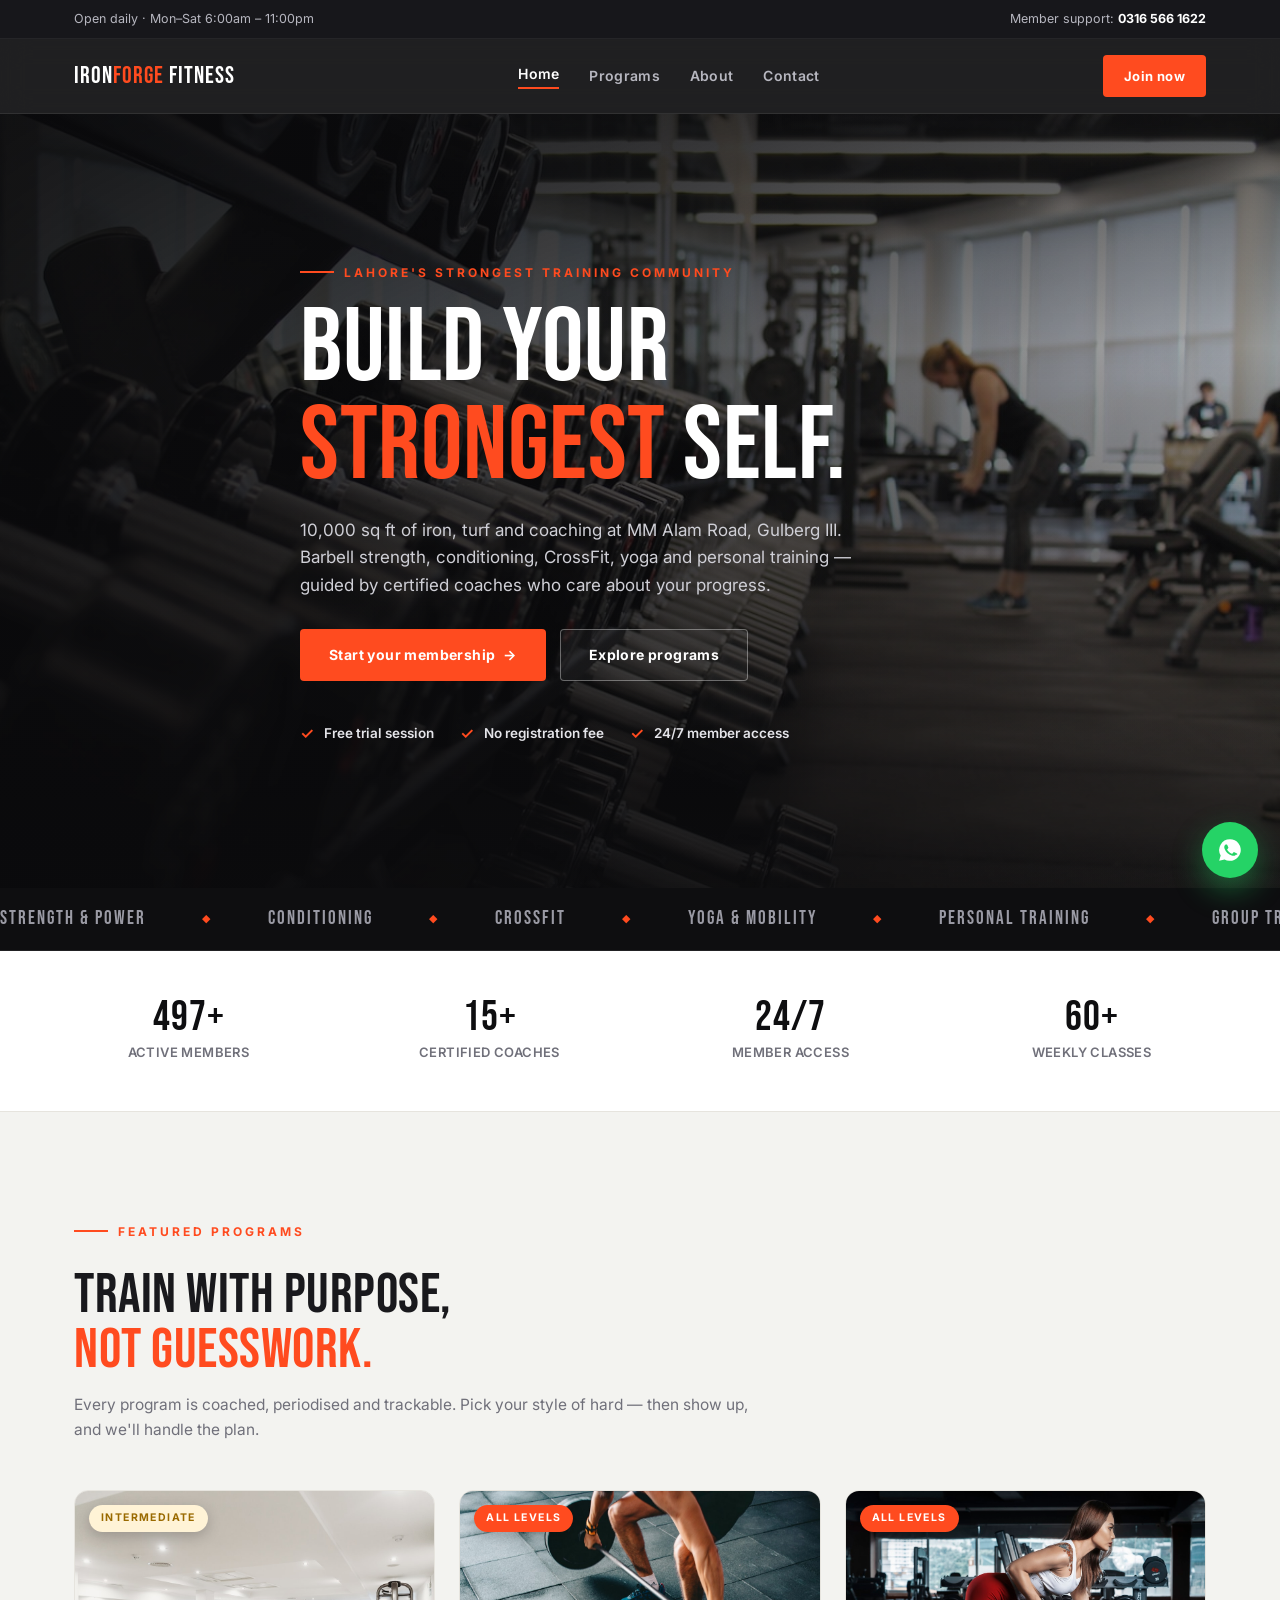
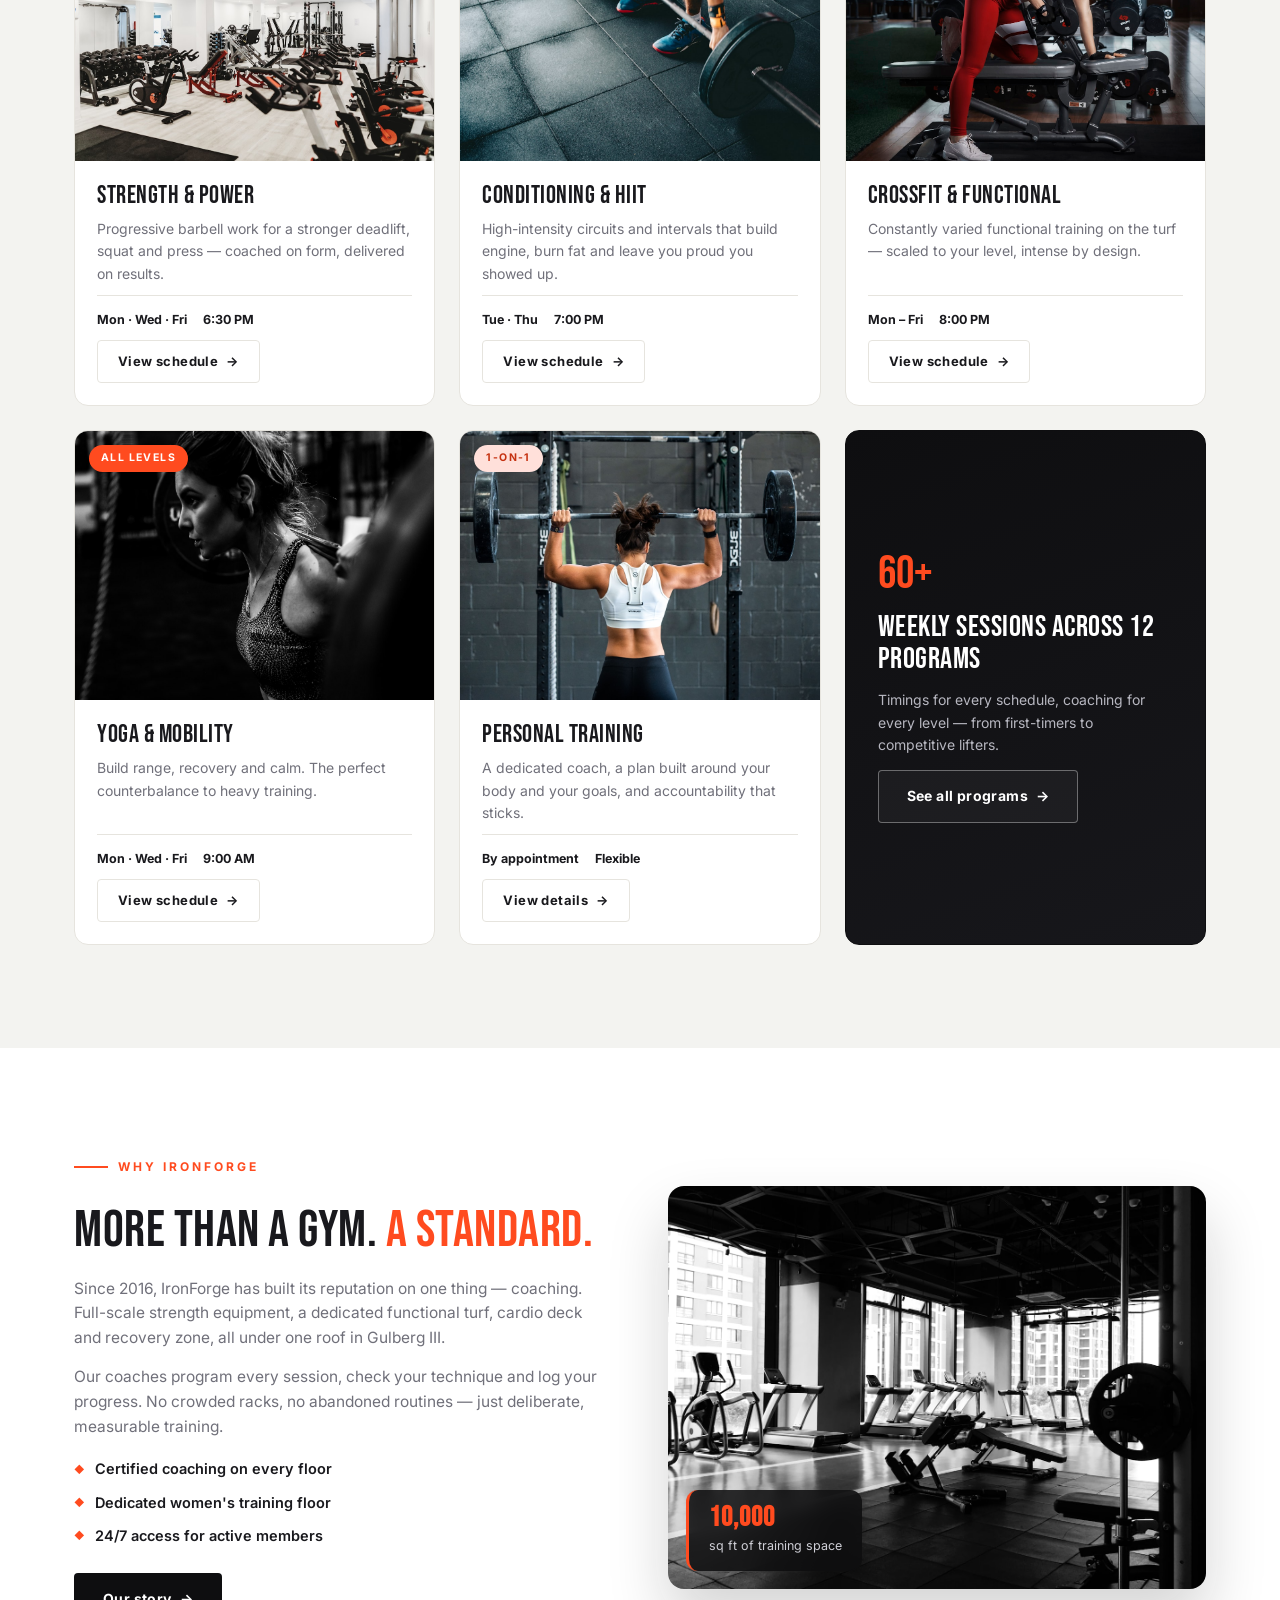
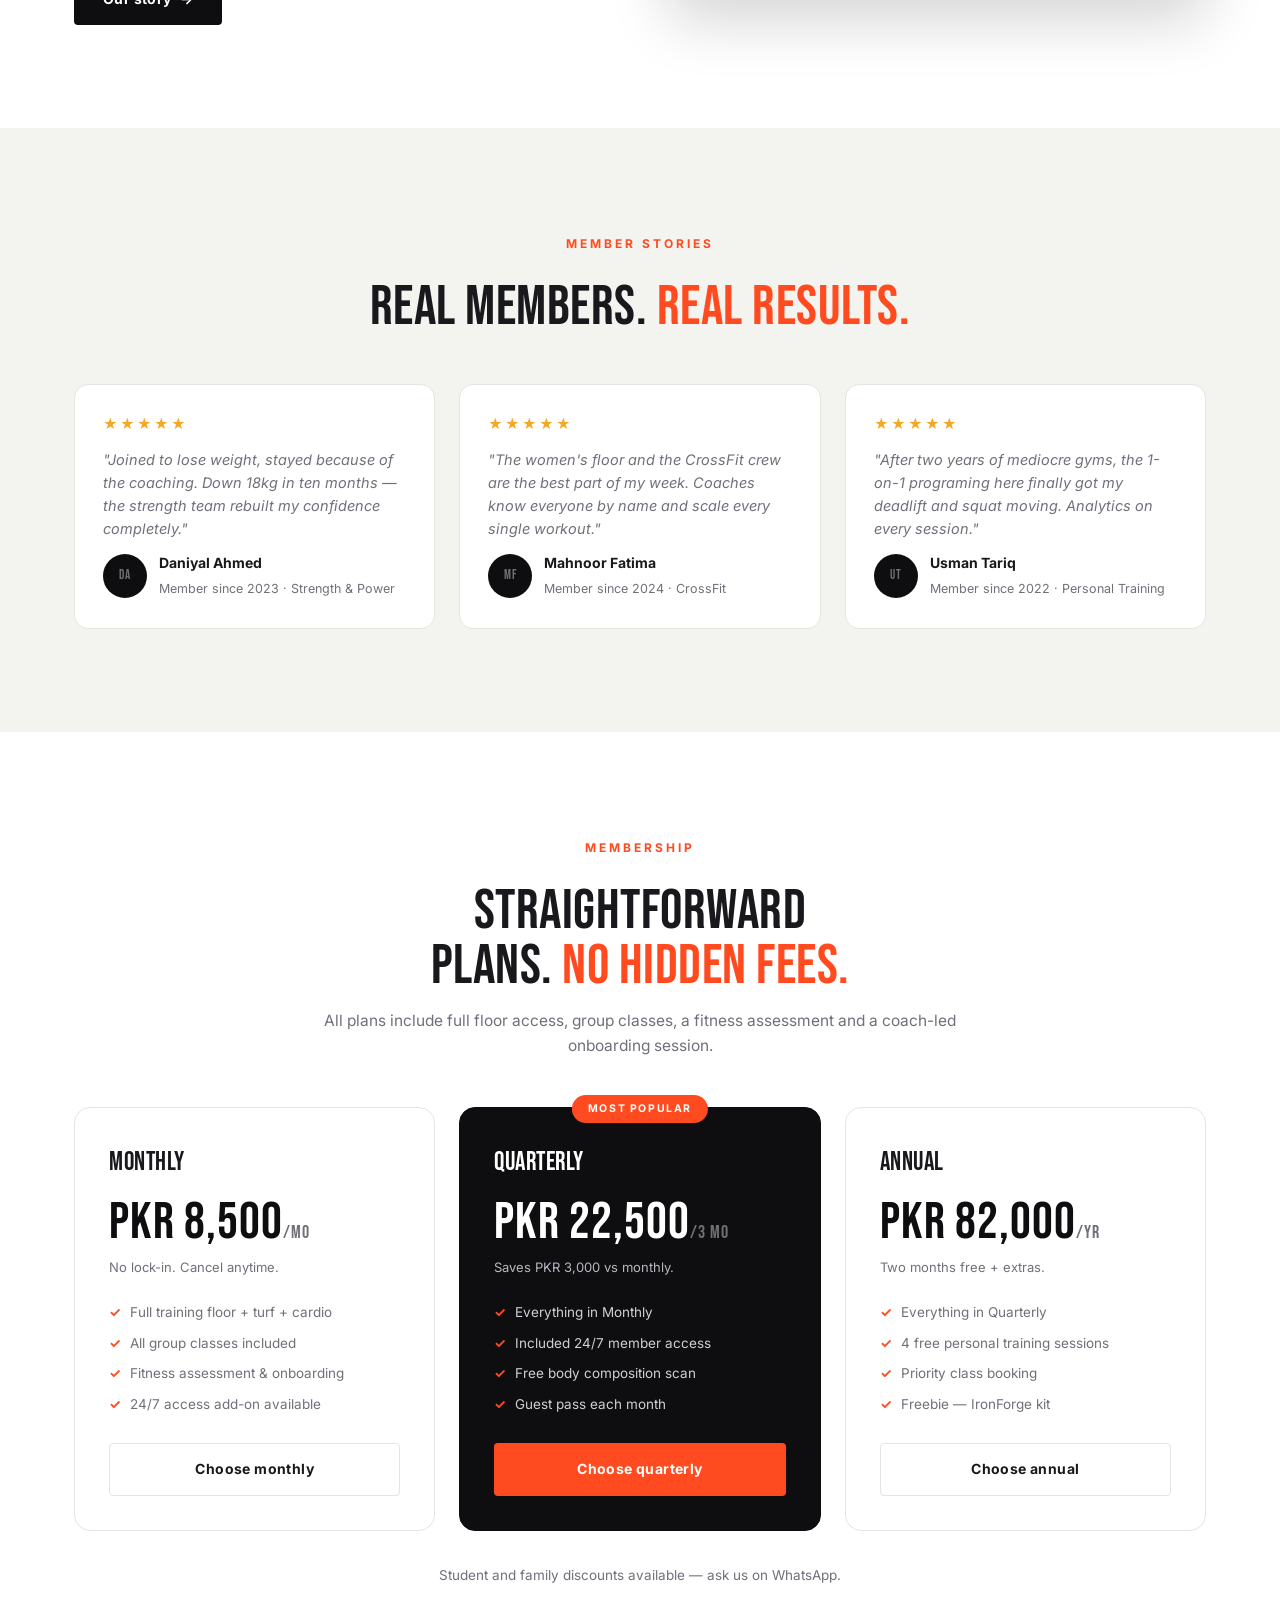
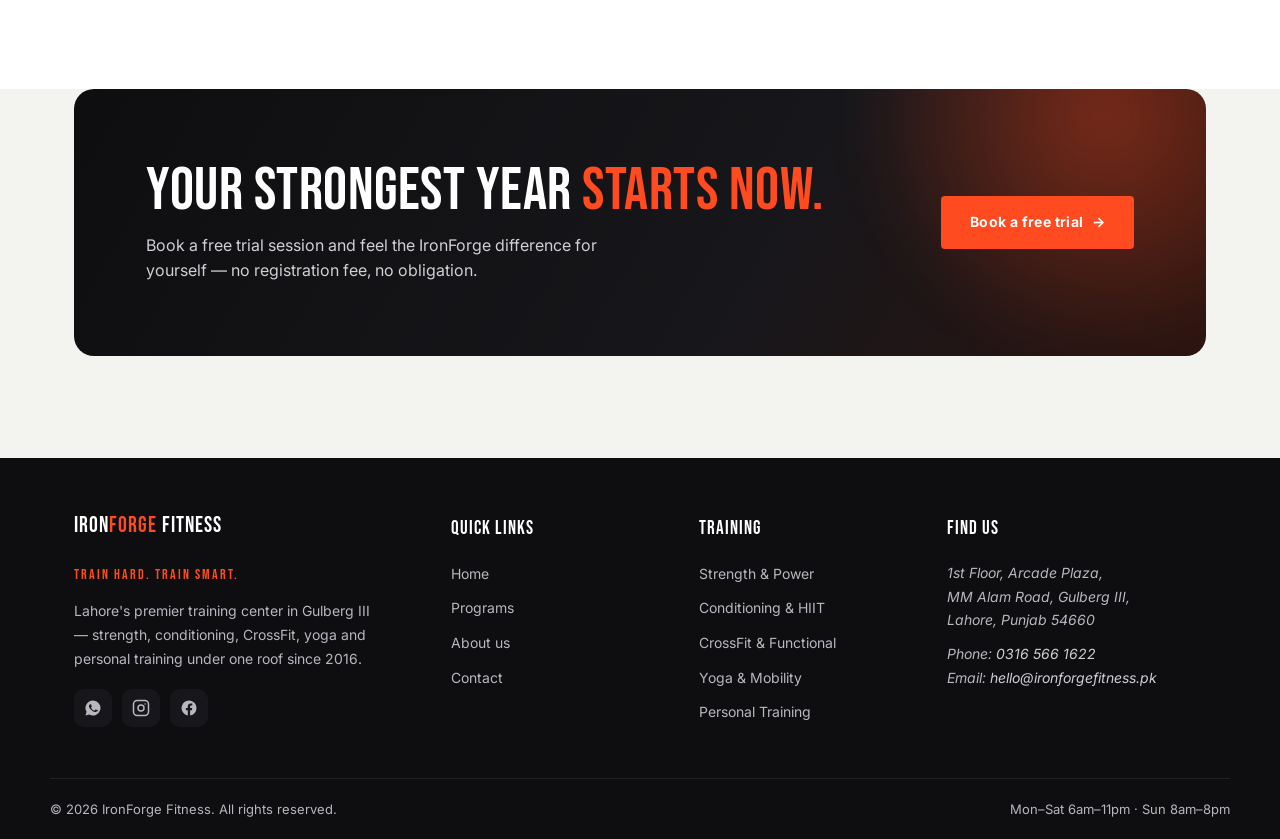
==== index.html @ 486ccb31 "IronForge Fitness gym business website" ====
<!DOCTYPE html>
<html lang="en">
<head>
<meta charset="UTF-8" />
<meta name="viewport" content="width=device-width, initial-scale=1.0" />
<title>IronForge Fitness — Premier Gym &amp; Training Center in Lahore</title>
<meta name="description" content="IronForge Fitness — Lahore's premium training center in Gulberg III. Strength, conditioning, CrossFit, yoga and personal training with certified coaches, open 24/7." />
<meta name="theme-color" content="#0E0E10" />
<link rel="preconnect" href="https://fonts.googleapis.com" />
<link rel="preconnect" href="https://fonts.gstatic.com" crossorigin />
<link href="https://fonts.googleapis.com/css2?family=Bebas+Neue&family=Inter:wght@400;500;600;700;800&display=swap" rel="stylesheet" />
<link rel="stylesheet" href="css/style.css" />
</head>
<body>
<div class="sp" id="sp" aria-hidden="true"></div>
<a class="skip" href="#main">Skip to content</a>

<div class="top-bar"><div class="container"><span>Open daily · Mon–Sat 6:00am – 11:00pm</span><span>Member support: <a href="tel:+923165661622"><strong>0316 566 1622</strong></a></span></div></div>

<header id="site-header">
  <div class="container nav">
    <a class="brand" href="index.html">IRON<span>FORGE</span> FITNESS</a>
    <nav class="nav-links" id="nav-links" aria-label="Primary">
      <a href="index.html" aria-current="page">Home</a>
      <a href="programs.html">Programs</a>
      <a href="about.html">About</a>
      <a href="contact.html">Contact</a>
    </nav>
    <a class="btn btn-accent btn-sm" href="https://wa.me/923165661622?text=Hello%20IronForge%20Fitness!%20I'm%20interested%20in%20your%20membership%20plans." target="_blank" rel="noopener">Join now</a>
    <button class="nav-toggle" id="nav-toggle" aria-expanded="false" aria-controls="nav-links" aria-label="Toggle navigation menu">
      <span></span><span></span><span></span>
    </button>
  </div>
</header>

<main id="main">
  <section class="hero">
    <div class="hero-bg" aria-hidden="true" style="background-image:url('images/gym-01.jpg')"></div>
    <div class="container">
      <div class="hero-inner">
        <span class="kicker rise" style="--d:.05s">Lahore's strongest training community</span>
        <h1 class="rise" style="--d:.15s">BUILD YOUR <span>STRONGEST</span> SELF.</h1>
        <p class="rise" style="--d:.25s">10,000 sq ft of iron, turf and coaching at MM Alam Road, Gulberg III. Barbell strength, conditioning, CrossFit, yoga and personal training — guided by certified coaches who care about your progress.</p>
        <div class="hero-actions rise" style="--d:.35s">
          <a class="btn btn-accent" href="https://wa.me/923165661622?text=Hello%20IronForge%20Fitness!%20I'm%20interested%20in%20your%20membership%20plans." target="_blank" rel="noopener">Start your membership <span class="arr">→</span></a>
          <a class="btn btn-ghost" href="programs.html">Explore programs</a>
        </div>
        <div class="hero-proof rise" style="--d:.45s">
          <div><span class="chk">✓</span> Free trial session</div>
          <div><span class="chk">✓</span> No registration fee</div>
          <div><span class="chk">✓</span> 24/7 member access</div>
        </div>
      </div>
    </div>
  </section>

  <div class="marquee" aria-hidden="true">
    <div class="marquee-track">
      <span>Strength &amp; Power</span><span>Conditioning</span><span>CrossFit</span><span>Yoga &amp; Mobility</span><span>Personal Training</span><span>Group Training</span><span>Women's Training</span>
      <span>Strength &amp; Power</span><span>Conditioning</span><span>CrossFit</span><span>Yoga &amp; Mobility</span><span>Personal Training</span><span>Group Training</span><span>Women's Training</span>
    </div>
  </div>

  <div class="stats"><div class="container stats-grid">
    <div class="stat"><strong data-count="500" data-suffix="+">500+</strong><span>Active members</span></div>
    <div class="stat"><strong data-count="15" data-suffix="+">15+</strong><span>Certified coaches</span></div>
    <div class="stat"><strong>24/7</strong><span>Member access</span></div>
    <div class="stat"><strong data-count="60" data-suffix="+">60+</strong><span>Weekly classes</span></div>
  </div></div>

  <section id="programs">
    <div class="container">
      <div class="sec-head reveal">
        <span class="kicker">Featured programs</span>
        <h2>Train with purpose, <span>not guesswork.</span></h2>
        <p>Every program is coached, periodised and trackable. Pick your style of hard — then show up, and we'll handle the plan.</p>
      </div>
      <div class="feat-grid">
        <article class="prog reveal">
          <a class="prog-media" href="programs.html"><img src="images/gym-04.jpg" alt="Member pressing a loaded barbell in the strength zone at IronForge Fitness" loading="lazy" /><span class="tag intermediate">Intermediate</span></a>
          <div class="prog-body">
            <h3>Strength &amp; Power</h3>
            <p>Progressive barbell work for a stronger deadlift, squat and press — coached on form, delivered on results.</p>
            <div class="prog-meta"><span><b>Mon · Wed · Fri</b></span><span><b>6:30 PM</b></span></div>
            <a class="btn btn-soft btn-sm" href="programs.html#strength">View schedule <span class="arr">→</span></a>
          </div>
        </article>
        <article class="prog reveal">
          <a class="prog-media" href="programs.html"><img src="images/gym-10.jpg" alt="Spin class underway on the cardio deck at IronForge Fitness" loading="lazy" /><span class="tag all">All levels</span></a>
          <div class="prog-body">
            <h3>Conditioning &amp; HIIT</h3>
            <p>High-intensity circuits and intervals that build engine, burn fat and leave you proud you showed up.</p>
            <div class="prog-meta"><span><b>Tue · Thu</b></span><span><b>7:00 PM</b></span></div>
            <a class="btn btn-soft btn-sm" href="programs.html#conditioning">View schedule <span class="arr">→</span></a>
          </div>
        </article>
        <article class="prog reveal">
          <a class="prog-media" href="programs.html"><img src="images/gym-09.jpg" alt="Athletes moving through a functional CrossFit circuit at IronForge Fitness" loading="lazy" /><span class="tag all">All levels</span></a>
          <div class="prog-body">
            <h3>CrossFit &amp; Functional</h3>
            <p>Constantly varied functional training on the turf — scaled to your level, intense by design.</p>
            <div class="prog-meta"><span><b>Mon – Fri</b></span><span><b>8:00 PM</b></span></div>
            <a class="btn btn-soft btn-sm" href="programs.html#crossfit">View schedule <span class="arr">→</span></a>
          </div>
        </article>
        <article class="prog reveal">
          <a class="prog-media" href="programs.html"><img src="images/gym-11.jpg" alt="Member stretching in a yoga and mobility class at IronForge Fitness" loading="lazy" /><span class="tag all">All levels</span></a>
          <div class="prog-body">
            <h3>Yoga &amp; Mobility</h3>
            <p>Build range, recovery and calm. The perfect counterbalance to heavy training.</p>
            <div class="prog-meta"><span><b>Mon · Wed · Fri</b></span><span><b>9:00 AM</b></span></div>
            <a class="btn btn-soft btn-sm" href="programs.html#yoga">View schedule <span class="arr">→</span></a>
          </div>
        </article>
        <article class="prog reveal">
          <a class="prog-media" href="programs.html"><img src="images/gym-06.jpg" alt="IronForge personal training coach spotting a client on the gym floor" loading="lazy" /><span class="tag advanced">1-on-1</span></a>
          <div class="prog-body">
            <h3>Personal Training</h3>
            <p>A dedicated coach, a plan built around your body and your goals, and accountability that sticks.</p>
            <div class="prog-meta"><span><b>By appointment</b></span><span><b>Flexible</b></span></div>
            <a class="btn btn-soft btn-sm" href="programs.html#personal">View details <span class="arr">→</span></a>
          </div>
        </article>
        <div class="prog-all reveal">
          <span class="count">60+</span>
          <h3>WEEKLY SESSIONS ACROSS 12 PROGRAMS</h3>
          <p>Timings for every schedule, coaching for every level — from first-timers to competitive lifters.</p>
          <a class="btn btn-ghost" href="programs.html">See all programs <span class="arr">→</span></a>
        </div>
      </div>
    </div>
  </section>

  <section id="about" class="alt">
    <div class="container">
      <div class="split">
        <div class="text reveal">
          <span class="kicker">Why IronForge</span>
          <h2>More than a gym. <span>A standard.</span></h2>
          <p>Since 2016, IronForge has built its reputation on one thing — coaching. Full-scale strength equipment, a dedicated functional turf, cardio deck and recovery zone, all under one roof in Gulberg III.</p>
          <p>Our coaches program every session, check your technique and log your progress. No crowded racks, no abandoned routines — just deliberate, measurable training.</p>
          <ul>
            <li>Certified coaching on every floor</li>
            <li>Dedicated women's training floor</li>
            <li>24/7 access for active members</li>
          </ul>
          <a class="btn btn-dark" href="about.html">Our story <span class="arr">→</span></a>
        </div>
        <div class="split-media reveal">
          <img src="images/gym-02.jpg" alt="Inside the main training floor at IronForge Fitness in Gulberg III, Lahore" loading="lazy" />
          <div class="split-badge"><strong>10,000</strong><span>sq ft of training space</span></div>
        </div>
      </div>
    </div>
  </section>

  <section id="results">
    <div class="container">
      <div class="sec-head reveal sec-center"><span class="kicker">Member stories</span><h2>Real members. <span>Real results.</span></h2></div>
      <div class="tst-grid">
        <div class="tst reveal"><div class="stars" aria-hidden="true">★★★★★</div><blockquote>"Joined to lose weight, stayed because of the coaching. Down 18kg in ten months — the strength team rebuilt my confidence completely."</blockquote><div class="who"><span class="init">DA</span><div><strong>Daniyal Ahmed</strong><span>Member since 2023 · Strength &amp; Power</span></div></div></div>
        <div class="tst reveal"><div class="stars" aria-hidden="true">★★★★★</div><blockquote>"The women's floor and the CrossFit crew are the best part of my week. Coaches know everyone by name and scale every single workout."</blockquote><div class="who"><span class="init">MF</span><div><strong>Mahnoor Fatima</strong><span>Member since 2024 · CrossFit</span></div></div></div>
        <div class="tst reveal"><div class="stars" aria-hidden="true">★★★★★</div><blockquote>"After two years of mediocre gyms, the 1-on-1 programing here finally got my deadlift and squat moving. Analytics on every session."</blockquote><div class="who"><span class="init">UT</span><div><strong>Usman Tariq</strong><span>Member since 2022 · Personal Training</span></div></div></div>
      </div>
    </div>
  </section>

  <section id="pricing" class="alt">
    <div class="container">
      <div class="sec-head reveal sec-center"><span class="kicker">Membership</span><h2>Straightforward plans. <span>No hidden fees.</span></h2><p>All plans include full floor access, group classes, a fitness assessment and a coach-led onboarding session.</p></div>
      <div class="price-grid">
        <div class="price reveal">
          <h3>MONTHLY</h3>
          <div class="amt">PKR 8,500<small>/mo</small></div>
          <div class="per">No lock-in. Cancel anytime.</div>
          <ul>
            <li>Full training floor + turf + cardio</li>
            <li>All group classes included</li>
            <li>Fitness assessment &amp; onboarding</li>
            <li>24/7 access add-on available</li>
          </ul>
          <a class="btn btn-soft btn-block" href="https://wa.me/923165661622?text=Hello%20IronForge%20Fitness!%20I'm%20interested%20in%20your%20monthly%20membership%20plan." target="_blank" rel="noopener">Choose monthly</a>
        </div>
        <div class="price featured reveal">
          <span class="pop">Most popular</span>
          <h3>QUARTERLY</h3>
          <div class="amt">PKR 22,500<small>/3 mo</small></div>
          <div class="per">Saves PKR 3,000 vs monthly.</div>
          <ul>
            <li>Everything in Monthly</li>
            <li>Included 24/7 member access</li>
            <li>Free body composition scan</li>
            <li>Guest pass each month</li>
          </ul>
          <a class="btn btn-accent btn-block" href="https://wa.me/923165661622?text=Hello%20IronForge%20Fitness!%20I'm%20interested%20in%20your%20quarterly%20membership%20plan." target="_blank" rel="noopener">Choose quarterly</a>
        </div>
        <div class="price reveal">
          <h3>ANNUAL</h3>
          <div class="amt">PKR 82,000<small>/yr</small></div>
          <div class="per">Two months free + extras.</div>
          <ul>
            <li>Everything in Quarterly</li>
            <li>4 free personal training sessions</li>
            <li>Priority class booking</li>
            <li>Freebie — IronForge kit</li>
          </ul>
          <a class="btn btn-soft btn-block" href="https://wa.me/923165661622?text=Hello%20IronForge%20Fitness!%20I'm%20interested%20in%20your%20annual%20membership%20plan." target="_blank" rel="noopener">Choose annual</a>
        </div>
      </div>
      <p class="reveal" style="text-align:center;margin-top:34px;font-size:13.5px;color:var(--muted)">Student and family discounts available — ask us on WhatsApp.</p>
    </div>
  </section>

  <section id="visit" style="padding-top:0">
    <div class="container">
      <div class="cta-band reveal">
        <div>
          <h2>Your strongest year <span>starts now.</span></h2>
          <p>Book a free trial session and feel the IronForge difference for yourself — no registration fee, no obligation.</p>
        </div>
        <a class="btn btn-accent" href="https://wa.me/923165661622?text=Hello%20IronForge%20Fitness!%20I'd%20like%20to%20book%20a%20free%20trial%20session." target="_blank" rel="noopener">Book a free trial <span class="arr">→</span></a>
      </div>
    </div>
  </section>
</main>

<footer>
  <div class="container footer-grid">
    <div class="footer-about">
      <a class="brand" href="index.html">IRON<span>FORGE</span> FITNESS</a>
      <p class="tagline">Train hard. Train smart.</p>
      <p>Lahore's premier training center in Gulberg III — strength, conditioning, CrossFit, yoga and personal training under one roof since 2016.</p>
      <div class="social">
        <a href="https://wa.me/923165661622" target="_blank" rel="noopener" aria-label="IronForge Fitness on WhatsApp"><svg width="18" height="18" viewBox="0 0 24 24" fill="currentColor" aria-hidden="true"><path d="M12 2a10 10 0 0 0-8.6 15.1L2 22l5-1.3A10 10 0 1 0 12 2zm5.5 14.1c-.2.6-1.2 1.2-1.7 1.2-.5.1-1 .2-3.3-.7-2.8-1.1-4.6-4-4.7-4.2-.1-.2-1.1-1.5-1.1-2.9s.7-2 1-2.3c.2-.3.5-.3.7-.3h.5c.2 0 .4 0 .6.5l.9 2.1c.1.2.1.4 0 .6l-.5.7-.4.4c-.1.1-.3.3-.1.6.2.3.8 1.3 1.7 2.1 1.2 1.1 2.2 1.4 2.5 1.5.3.2.5.1.7-.1l1-1.2c.2-.3.4-.2.7-.1l2 1c.3.1.5.2.6.3.1.1.1.8-.1 1.3z"/></svg></a>
        <a href="#" aria-label="IronForge Fitness on Instagram"><svg width="18" height="18" viewBox="0 0 24 24" fill="none" stroke="currentColor" stroke-width="2" aria-hidden="true"><rect x="2" y="2" width="20" height="20" rx="5"/><circle cx="12" cy="12" r="4"/><circle cx="17.5" cy="6.5" r="1" fill="currentColor" stroke="none"/></svg></a>
        <a href="#" aria-label="IronForge Fitness on Facebook"><svg width="18" height="18" viewBox="0 0 24 24" fill="currentColor" aria-hidden="true"><path d="M22 12a10 10 0 1 0-11.6 9.9v-7H7.9V12h2.5V9.8c0-2.5 1.5-3.9 3.8-3.9 1.1 0 2.2.2 2.2.2v2.5h-1.3c-1.2 0-1.6.8-1.6 1.6V12h2.8l-.4 2.9h-2.4v7A10 10 0 0 0 22 12z"/></svg></a>
      </div>
    </div>
    <div class="footer-col">
      <h3>Quick links</h3>
      <ul>
        <li><a href="index.html">Home</a></li>
        <li><a href="programs.html">Programs</a></li>
        <li><a href="about.html">About us</a></li>
        <li><a href="contact.html">Contact</a></li>
      </ul>
    </div>
    <div class="footer-col">
      <h3>Training</h3>
      <ul>
        <li><a href="programs.html#strength">Strength &amp; Power</a></li>
        <li><a href="programs.html#conditioning">Conditioning &amp; HIIT</a></li>
        <li><a href="programs.html#crossfit">CrossFit &amp; Functional</a></li>
        <li><a href="programs.html#yoga">Yoga &amp; Mobility</a></li>
        <li><a href="programs.html#personal">Personal Training</a></li>
      </ul>
    </div>
    <div class="footer-col">
      <h3>Find us</h3>
      <address>
        <p>1st Floor, Arcade Plaza,<br />MM Alam Road, Gulberg III,<br />Lahore, Punjab 54660</p>
        <p style="margin-top:10px">Phone: <a href="tel:+923165661622">0316 566 1622</a><br />Email: <a href="mailto:hello@ironforgefitness.pk">hello@ironforgefitness.pk</a></p>
      </address>
    </div>
  </div>
  <div class="container footer-bottom">
    <span>© 2026 IronForge Fitness. All rights reserved.</span>
    <span>Mon–Sat 6am–11pm · Sun 8am–8pm</span>
  </div>
</footer>

<a class="wa" href="https://wa.me/923165661622?text=Hello%20IronForge%20Fitness!%20I'm%20interested%20in%20your%20membership%20plans." target="_blank" rel="noopener" aria-label="Chat with IronForge Fitness on WhatsApp">
  <svg width="26" height="26" viewBox="0 0 24 24" fill="currentColor" aria-hidden="true"><path d="M12 2a10 10 0 0 0-8.6 15.1L2 22l5-1.3A10 10 0 1 0 12 2zm5.5 14.1c-.2.6-1.2 1.2-1.7 1.2-.5.1-1 .2-3.3-.7-2.8-1.1-4.6-4-4.7-4.2-.1-.2-1.1-1.5-1.1-2.9s.7-2 1-2.3c.2-.3.5-.3.7-.3h.5c.2 0 .4 0 .6.5l.9 2.1c.1.2.1.4 0 .6l-.5.7-.4.4c-.1.1-.3.3-.1.6.2.3.8 1.3 1.7 2.1 1.2 1.1 2.2 1.4 2.5 1.5.3.2.5.1.7-.1l1-1.2c.2-.3.4-.2.7-.1l2 1c.3.1.5.2.6.3.1.1.1.8-.1 1.3z"/></svg>
</a>

<script src="js/main.js"></script>
</body>
</html>
---- css/style.css ----
/* ================================================================
   IronForge Fitness — Multi-Page Stylesheet
   ================================================================ */

:root {
  --coal: #0E0E10;
  --coal-2: #17171B;
  --steel: #232329;
  --accent: #FF4B1F;
  --accent-h: #E63A10;
  --accent-soft: rgba(255, 75, 31, .12);
  --ink: #19191D;
  --muted: #70707A;
  --bg: #F3F3F0;
  --card: #FFFFFF;
  --line: #E6E4DE;
  --display: "Bebas Neue", "Arial Narrow", sans-serif;
  --sans: "Inter", system-ui, sans-serif;
}

*, *::before, *::after { margin: 0; padding: 0; box-sizing: border-box; }
html { scroll-behavior: smooth; }
body { font-family: var(--sans); color: var(--ink); background: var(--bg); line-height: 1.6; -webkit-font-smoothing: antialiased; }
::selection { background: var(--accent); color: #fff; }
a { color: inherit; }
img { max-width: 100%; display: block; }

/* ---- Utilities ---- */
.container { max-width: 1180px; margin: 0 auto; padding: 0 24px; }
.skip { position: absolute; left: -999px; top: 0; background: var(--accent); color: #fff; padding: 12px 20px; z-index: 300; font-weight: 600; border-radius: 0 0 12px 0; }
.skip:focus { left: 0; }
.sr-only { position: absolute; width: 1px; height: 1px; padding: 0; margin: -1px; overflow: hidden; clip: rect(0,0,0,0); border: 0; }

/* ---- Buttons ---- */
.btn {
  display: inline-flex; align-items: center; gap: 8px;
  padding: 14px 28px; border-radius: 4px; font-weight: 700; font-size: 14px;
  text-decoration: none; border: 1px solid transparent; cursor: pointer;
  font-family: var(--sans); letter-spacing: .4px;
  transition: transform .15s, box-shadow .2s, background .2s, border-color .2s, color .2s;
}
.btn:active { transform: scale(.97); }
.btn .arr { transition: transform .2s; }
.btn:hover .arr { transform: translateX(4px); }
.btn-accent { background: var(--accent); color: #fff; }
.btn-accent:hover { background: var(--accent-h); box-shadow: 0 14px 30px rgba(255, 75, 31, .38); }
.btn-dark { background: var(--coal); color: #fff; }
.btn-dark:hover { background: #000; box-shadow: 0 14px 30px rgba(14, 14, 16, .3); }
.btn-ghost { border-color: rgba(255, 255, 255, .35); color: #fff; background: rgba(255, 255, 255, .04); }
.btn-ghost:hover { border-color: #fff; background: rgba(255, 255, 255, .1); }
.btn-soft { background: #fff; color: var(--ink); border-color: var(--line); }
.btn-soft:hover { border-color: var(--ink); }
.btn-sm { padding: 10px 20px; font-size: 13px; }
.btn-block { width: 100%; justify-content: center; }

/* ---- Top bar ---- */
.top-bar { background: var(--coal-2); color: #B7B7C0; border-bottom: 1px solid rgba(255, 255, 255, .06); font-size: 12.5px; }
.top-bar .container { display: flex; justify-content: space-between; align-items: center; height: 38px; gap: 20px; }
.top-bar a { color: #fff; text-decoration: none; font-weight: 600; }
.top-bar a:hover { color: var(--accent); }
.top-bar strong { color: #fff; }

/* ---- Header ---- */
header {
  position: sticky; top: 0; z-index: 120;
  background: rgba(14, 14, 16, .92); backdrop-filter: blur(14px);
  border-bottom: 1px solid rgba(255, 255, 255, .08);
}
.nav { display: flex; align-items: center; justify-content: space-between; height: 74px; gap: 20px; }
.brand {
  font-family: var(--display); font-size: 24px; font-weight: 400; letter-spacing: 1px;
  text-decoration: none; color: #fff; line-height: 1; white-space: nowrap;
}
.brand span { color: var(--accent); }
.nav-links { display: flex; gap: 30px; align-items: center; }
.nav-links a { text-decoration: none; font-size: 14px; font-weight: 600; color: #B7B7C0; letter-spacing: .3px; transition: color .2s; }
.nav-links a:hover { color: #fff; }
.nav-links a[aria-current="page"] { color: #fff; box-shadow: inset 0 -2px 0 var(--accent); padding-bottom: 4px; }
.nav-toggle { display: none; background: none; border: none; cursor: pointer; padding: 8px; }
.nav-toggle span { display: block; width: 24px; height: 2px; background: #fff; margin: 5px 0; transition: .3s; }
.nav-open .nav-toggle span:nth-child(1) { transform: translateY(7px) rotate(45deg); }
.nav-open .nav-toggle span:nth-child(2) { opacity: 0; }
.nav-open .nav-toggle span:nth-child(3) { transform: translateY(-7px) rotate(-45deg); }

/* ---- Hero (home) ---- */
.hero {
  position: relative; min-height: 86vh; display: flex; align-items: center;
  color: #fff; overflow: hidden; padding: 120px 0;
}
.hero-bg { position: absolute; inset: 0; background-size: cover; background-position: center; will-change: transform; }
.hero::after {
  content: ""; position: absolute; inset: 0;
  background: linear-gradient(95deg, rgba(10, 10, 12, .9) 0%, rgba(10, 10, 12, .72) 45%, rgba(10, 10, 12, .28) 100%),
              linear-gradient(180deg, rgba(14, 14, 16, .55) 0%, transparent 30%, rgba(14, 14, 16, .85) 100%);
}
.hero .container { position: relative; z-index: 2; }
.hero-inner { max-width: 680px; }
.kicker {
  display: inline-flex; align-items: center; gap: 10px;
  font-size: 12px; font-weight: 700; letter-spacing: 3px; text-transform: uppercase;
  color: var(--accent); margin-bottom: 18px;
}
.kicker::before { content: ""; width: 34px; height: 2px; background: var(--accent); }
.hero h1 { font-family: var(--display); font-size: clamp(52px, 9vw, 104px); font-weight: 400; line-height: .94; letter-spacing: .5px; text-wrap: balance; }
.hero h1 span { color: var(--accent); }
.hero-inner > p { color: #CFCFD6; max-width: 560px; margin: 22px 0 30px; font-size: 17px; }
.hero-actions { display: flex; gap: 14px; flex-wrap: wrap; }
.hero-proof { display: flex; gap: 26px; flex-wrap: wrap; margin-top: 40px; }
.hero-proof div { display: flex; align-items: center; gap: 10px; font-size: 13.5px; font-weight: 600; color: #E4E4E9; }
.hero-proof .chk { color: var(--accent); font-size: 16px; }
.hero .rise { opacity: 0; animation: rise .7s cubic-bezier(.22, 1, .36, 1) forwards; animation-delay: var(--d, 0s); }
@keyframes rise { from { opacity: 0; transform: translateY(26px); } to { opacity: 1; transform: none; } }

/* ---- Marquee ---- */
.marquee { overflow: hidden; background: var(--coal); color: #E4E4E9; padding: 16px 0; border-bottom: 1px solid rgba(255, 255, 255, .08); }
.marquee-track { display: flex; gap: 56px; width: max-content; animation: scrollX 34s linear infinite; }
.marquee span { font-family: var(--display); font-size: 19px; letter-spacing: 2px; text-transform: uppercase; white-space: nowrap; display: flex; align-items: center; gap: 56px; color: #9A9AA4; }
.marquee span::after { content: "◆"; color: var(--accent); font-size: 11px; }
@keyframes scrollX { to { transform: translateX(-50%); } }

/* ---- Stats ---- */
.stats { border-bottom: 1px solid var(--line); background: var(--card); }
.stats-grid { display: grid; grid-template-columns: repeat(4, 1fr); gap: 24px; padding: 46px 0; text-align: center; }
.stat strong { font-family: var(--display); font-size: 42px; font-weight: 400; letter-spacing: 1px; color: var(--coal); line-height: 1; display: block; }
.stat span { font-size: 13px; color: var(--muted); font-weight: 600; letter-spacing: .4px; text-transform: uppercase; }

/* ---- Sections ---- */
section { padding: clamp(68px, 8vw, 108px) 0; }
.sec-head { max-width: 680px; margin-bottom: 48px; }
.sec-head h2 { font-family: var(--display); font-size: clamp(38px, 5vw, 56px); font-weight: 400; line-height: .98; letter-spacing: .5px; margin-top: 10px; text-wrap: balance; }
.sec-head h2 span { color: var(--accent); }
.sec-head p { color: var(--muted); margin-top: 14px; font-size: 15.5px; }
.sec-center { margin-left: auto; margin-right: auto; text-align: center; }
.sec-center .kicker::before { display: none; }
.alt { background: var(--card); }

/* ---- Featured program cards ---- */
.feat-grid { display: grid; grid-template-columns: repeat(3, 1fr); gap: 24px; }
.prog {
  background: var(--card); border: 1px solid var(--line); border-radius: 14px;
  overflow: hidden; display: flex; flex-direction: column; transition: transform .25s, box-shadow .25s;
}
.prog:hover { transform: translateY(-6px); box-shadow: 0 26px 54px rgba(14, 14, 16, .14); }
.prog-media { position: relative; display: block; aspect-ratio: 4 / 3; overflow: hidden; }
.prog-media img { width: 100%; height: 100%; object-fit: cover; transition: transform .5s ease; }
.prog:hover .prog-media img { transform: scale(1.06); }
.tag {
  position: absolute; top: 14px; left: 14px; z-index: 2; font-size: 10.5px; font-weight: 700;
  text-transform: uppercase; letter-spacing: 1.4px; padding: 5px 12px; border-radius: 999px;
  background: #fff; color: var(--ink); box-shadow: 0 4px 14px rgba(0, 0, 0, .2);
}
.tag.beginner { background: #DDF3E4; color: #127A3A; }
.tag.intermediate { background: #FFF3D6; color: #9A6A00; }
.tag.advanced { background: #FFE0DA; color: #C5300F; }
.tag.all { background: var(--accent); color: #fff; }
.prog-body { padding: 22px; display: flex; flex-direction: column; gap: 10px; flex: 1; }
.prog-body h3 { font-family: var(--display); font-size: 25px; font-weight: 400; letter-spacing: .5px; line-height: 1; }
.prog-body p { font-size: 14px; color: var(--muted); flex: 1; }
.prog-body .btn { align-self: flex-start; }
.prog-meta { display: flex; gap: 16px; font-size: 12.5px; color: var(--muted); border-top: 1px solid var(--line); padding-top: 14px; margin-top: auto; }
.prog-meta b { color: var(--ink); }
.prog-all {
  background: linear-gradient(160deg, var(--coal) 0%, var(--coal-2) 100%);
  border: 1px solid var(--coal); color: #fff; display: flex; flex-direction: column;
  align-items: flex-start; justify-content: center; gap: 14px; padding: 32px; border-radius: 14px;
}
.prog-all h3 { font-family: var(--display); font-size: 30px; font-weight: 400; letter-spacing: .5px; line-height: 1.05; }
.prog-all p { color: #B7B7C0; font-size: 14px; }
.prog-all .count { font-family: var(--display); font-size: 46px; color: var(--accent); line-height: 1; }

/* ---- About split ---- */
.split { display: grid; grid-template-columns: 1fr 1fr; gap: 56px; align-items: center; }
.split .text h2 { font-family: var(--display); font-size: clamp(38px, 5vw, 52px); font-weight: 400; letter-spacing: .5px; line-height: 1; margin: 10px 0 20px; }
.split .text h2 span { color: var(--accent); }
.split .text p { color: var(--muted); font-size: 15.5px; margin-bottom: 14px; }
.split .text ul { list-style: none; margin: 18px 0 26px; display: grid; gap: 10px; }
.split .text ul li { font-size: 14.5px; font-weight: 600; display: flex; gap: 10px; align-items: center; }
.split .text ul li::before { content: "◆"; color: var(--accent); font-size: 10px; }
.split-media { position: relative; border-radius: 16px; overflow: hidden; aspect-ratio: 4 / 3; box-shadow: 0 30px 60px rgba(14, 14, 16, .18); }
.split-media img { width: 100%; height: 100%; object-fit: cover; }
.split-badge {
  position: absolute; bottom: 18px; left: 18px; background: rgba(14, 14, 16, .86); backdrop-filter: blur(8px);
  color: #fff; padding: 14px 20px; border-radius: 12px; border-left: 3px solid var(--accent);
}
.split-badge strong { font-family: var(--display); font-size: 28px; letter-spacing: 1px; display: block; line-height: 1; color: var(--accent); }
.split-badge span { font-size: 12.5px; color: #CFCFD6; }

/* ---- Testimonials ---- */
.tst-grid { display: grid; grid-template-columns: repeat(3, 1fr); gap: 24px; }
.tst { background: var(--card); border: 1px solid var(--line); border-radius: 14px; padding: 28px; display: flex; flex-direction: column; gap: 12px; }
.tst .stars { color: #F5A623; letter-spacing: 2px; font-size: 14px; }
.tst blockquote { font-size: 14.5px; color: var(--muted); font-style: italic; flex: 1; }
.tst .who { display: flex; align-items: center; gap: 12px; }
.tst .init {
  width: 44px; height: 44px; border-radius: 50%; background: var(--coal); color: #fff;
  display: flex; align-items: center; justify-content: center;
  font-family: var(--display); font-size: 19px; letter-spacing: 1px;
}
.tst .who strong { font-size: 14px; display: block; }
.tst .who span { font-size: 12.5px; color: var(--muted); }

/* ---- Pricing ---- */
.price-grid { display: grid; grid-template-columns: repeat(3, 1fr); gap: 24px; align-items: stretch; }
.price { background: var(--card); border: 1px solid var(--line); border-radius: 16px; padding: 34px; display: flex; flex-direction: column; gap: 6px; position: relative; }
.price h3 { font-family: var(--display); font-size: 26px; font-weight: 400; letter-spacing: .5px; }
.price .amt { font-family: var(--display); font-size: 52px; font-weight: 400; letter-spacing: 1px; color: var(--coal); line-height: 1; margin: 8px 0 2px; }
.price .amt small { font-size: 18px; color: var(--muted); }
.price .per { font-size: 13px; color: var(--muted); margin-bottom: 6px; }
.price ul { list-style: none; margin: 12px 0 22px; display: grid; gap: 9px; flex: 1; }
.price ul li { font-size: 13.5px; color: var(--muted); display: flex; gap: 9px; align-items: flex-start; }
.price ul li::before { content: "✓"; color: var(--accent); font-weight: 700; }
.price.featured { background: var(--coal); border-color: var(--coal); }
.price.featured h3, .price.featured .amt { color: #fff; }
.price.featured .per { color: #B7B7C0; }
.price.featured ul li { color: #CFCFD6; }
.price .pop { position: absolute; top: -13px; left: 50%; transform: translateX(-50%); background: var(--accent); color: #fff; font-size: 10.5px; font-weight: 700; letter-spacing: 1.6px; text-transform: uppercase; padding: 6px 16px; border-radius: 999px; }

/* ---- CTA band ---- */
.cta-band {
  position: relative; overflow: hidden; border-radius: 20px; color: #fff;
  background: linear-gradient(120deg, var(--coal) 0%, var(--coal-2) 60%, #2A1410 100%);
  padding: clamp(42px, 6vw, 72px); display: flex; align-items: center; justify-content: space-between; gap: 30px; flex-wrap: wrap;
}
.cta-band::before {
  content: ""; position: absolute; width: 44vmax; height: 44vmax; right: -14vmax; top: -20vmax; border-radius: 50%;
  background: radial-gradient(circle, rgba(255, 75, 31, .4), transparent 62%); filter: blur(24px); pointer-events: none;
}
.cta-band > * { position: relative; }
.cta-band h2 { font-family: var(--display); font-size: clamp(40px, 5vw, 60px); font-weight: 400; letter-spacing: .5px; line-height: 1; }
.cta-band h2 span { color: var(--accent); }
.cta-band p { color: #CFCFD6; margin-top: 12px; max-width: 460px; }

/* ---- Page hero (inner pages) ---- */
.page-hero {
  position: relative; color: #fff; padding: clamp(90px, 12vw, 150px) 0;
  background-size: cover; background-position: center;
}
.page-hero::before {
  content: ""; position: absolute; inset: 0;
  background: linear-gradient(100deg, rgba(12, 12, 14, .92) 0%, rgba(12, 12, 14, .78) 50%, rgba(12, 12, 14, .5) 100%),
              linear-gradient(180deg, rgba(14, 14, 16, .6), transparent 55%);
}
.page-hero .container { position: relative; z-index: 2; }
.page-hero h1 { font-family: var(--display); font-size: clamp(52px, 8vw, 88px); font-weight: 400; letter-spacing: .5px; line-height: .95; text-wrap: balance; }
.page-hero h1 span { color: var(--accent); }
.page-hero p { color: #CFCFD6; font-size: 17px; max-width: 600px; margin-top: 18px; }
.page-hero .rise { opacity: 0; animation: rise .7s cubic-bezier(.22, 1, .36, 1) forwards; animation-delay: var(--d, 0s); }

/* ---- Programs page ---- */
.prog-rows { display: grid; gap: 28px; }
.prog-row {
  display: grid; grid-template-columns: 1fr 1fr; gap: 0; background: var(--card);
  border: 1px solid var(--line); border-radius: 18px; overflow: hidden; scroll-margin-top: 100px;
  transition: box-shadow .25s, transform .25s;
}
.prog-row:hover { box-shadow: 0 24px 52px rgba(14, 14, 16, .13); transform: translateY(-3px); }
.prog-row:nth-child(even) .prog-media { order: 2; }
.prog-media.prog-media-lg { aspect-ratio: auto; min-height: 320px; }
.prog-info { padding: clamp(26px, 4vw, 40px); display: flex; flex-direction: column; gap: 14px; }
.prog-info h3 { font-family: var(--display); font-size: 34px; font-weight: 400; letter-spacing: .5px; line-height: 1; }
.prog-info h3 span { color: var(--accent); }
.prog-info .coach { font-size: 13px; color: var(--muted); font-weight: 600; }
.prog-info .coach b { color: var(--ink); }
.prog-info > p { font-size: 14.5px; color: var(--muted); }
.sched { list-style: none; border: 1px solid var(--line); border-radius: 12px; overflow: hidden; }
.sched li { display: flex; justify-content: space-between; gap: 12px; padding: 11px 16px; font-size: 13.5px; border-bottom: 1px solid var(--line); }
.sched li:last-child { border-bottom: 0; }
.sched li span { color: var(--muted); font-weight: 500; }
.sched li b { font-weight: 700; }
.sched .day { color: var(--ink); font-weight: 600; }
.prog-info .btn { align-self: flex-start; margin-top: 4px; }

/* ---- About page ---- */
.value-grid { display: grid; grid-template-columns: repeat(3, 1fr); gap: 24px; }
.value-card { background: var(--card); border: 1px solid var(--line); border-radius: 16px; padding: 30px; }
.value-card .ic {
  width: 50px; height: 50px; display: flex; align-items: center; justify-content: center;
  background: var(--accent-soft); border-radius: 12px; font-size: 21px; color: var(--accent); margin-bottom: 18px;
}
.value-card h3 { font-family: var(--display); font-size: 24px; font-weight: 400; letter-spacing: .5px; line-height: 1; margin-bottom: 10px; }
.value-card p { font-size: 14px; color: var(--muted); }

.gallery-grid { display: grid; grid-template-columns: repeat(4, 1fr); gap: 16px; }
.gallery-item { position: relative; border-radius: 14px; overflow: hidden; aspect-ratio: 4 / 3; }
.gallery-item img { width: 100%; height: 100%; object-fit: cover; transition: transform .5s ease; }
.gallery-item:hover img { transform: scale(1.07); }
.gallery-item figcaption {
  position: absolute; inset: auto 0 0 0; padding: 26px 14px 12px; font-size: 12.5px; font-weight: 700;
  letter-spacing: 1px; text-transform: uppercase; color: #fff;
  background: linear-gradient(180deg, transparent, rgba(12, 12, 14, .82)); text-align: center;
}

.coach-grid { display: grid; grid-template-columns: repeat(3, 1fr); gap: 24px; }
.coach { background: var(--card); border: 1px solid var(--line); border-radius: 16px; overflow: hidden; transition: transform .25s, box-shadow .25s; }
.coach:hover { transform: translateY(-5px); box-shadow: 0 24px 50px rgba(14, 14, 16, .13); }
.coach-media { aspect-ratio: 4 / 3.2; overflow: hidden; }
.coach-media img { width: 100%; height: 100%; object-fit: cover; object-position: top center; }
.coach-body { padding: 22px; text-align: center; }
.coach-body h3 { font-family: var(--display); font-size: 24px; font-weight: 400; letter-spacing: .5px; line-height: 1; }
.coach-body .role { font-size: 12px; font-weight: 700; letter-spacing: 1.4px; text-transform: uppercase; color: var(--accent); margin: 6px 0 10px; }
.coach-body p { font-size: 13.5px; color: var(--muted); }

/* ---- Contact page ---- */
.contact-grid { display: grid; grid-template-columns: 1fr 1.1fr; gap: 36px; align-items: start; }
.info-list { display: grid; gap: 18px; }
.info-item { display: flex; gap: 16px; background: var(--card); border: 1px solid var(--line); border-radius: 14px; padding: 22px; }
.info-item .ic {
  flex: none; width: 46px; height: 46px; border-radius: 11px; background: var(--accent-soft);
  color: var(--accent); display: flex; align-items: center; justify-content: center; font-size: 20px;
}
.info-item h3 { font-size: 15.5px; font-weight: 700; margin-bottom: 5px; }
.info-item p { font-size: 14px; color: var(--muted); }
.info-item a { color: var(--accent); text-decoration: none; font-weight: 600; }
.info-item a:hover { text-decoration: underline; }
.hours-table { width: 100%; border-collapse: collapse; margin-top: 4px; }
.hours-table td { font-size: 13.5px; padding: 4px 0; color: var(--muted); }
.hours-table td:last-child { text-align: right; font-weight: 700; color: var(--ink); }

.appt-card { background: var(--card); border: 1px solid var(--line); border-radius: 18px; padding: 32px; }
.appt-card h3 { font-family: var(--display); font-size: 32px; font-weight: 400; letter-spacing: .5px; line-height: 1; margin-bottom: 6px; }
.appt-card .sub { font-size: 14px; color: var(--muted); margin-bottom: 20px; }
.field { margin-bottom: 16px; }
.field label { display: block; font-size: 12.5px; font-weight: 700; color: var(--ink); margin-bottom: 6px; letter-spacing: .3px; }
.field input, .field select, .field textarea {
  width: 100%; padding: 13px 15px; border: 1px solid var(--line); border-radius: 10px;
  font-size: 14px; font-family: var(--sans); background: #FAFAF8; color: var(--ink); transition: border-color .2s, box-shadow .2s;
}
.field input:focus, .field select:focus, .field textarea:focus { outline: none; border-color: var(--accent); box-shadow: 0 0 0 3px rgba(255, 75, 31, .14); }
.field textarea { resize: vertical; min-height: 96px; }
.form-hint { font-size: 12.5px; color: var(--muted); margin-top: 12px; }
.form-error { display: none; margin-top: 5px; color: #C5300F; font-weight: 600; }
.field.has-error input, .field.has-error select, .field.has-error textarea { border-color: #C5300F; }
.field.has-error .form-error { display: block; }

.map-card {
  position: relative; border-radius: 18px; overflow: hidden; min-height: 340px; color: #fff;
  background-size: cover; background-position: center;
  display: flex; align-items: flex-end;
}
.map-card::before { content: ""; position: absolute; inset: 0; background: linear-gradient(180deg, rgba(12, 12, 14, .1), rgba(12, 12, 14, .9)); }
.map-card .map-body { position: relative; z-index: 2; padding: 30px; }
.map-card h3 { font-family: var(--display); font-size: 30px; font-weight: 400; letter-spacing: .5px; line-height: 1; }
.map-card p { color: #D6D6DC; font-size: 13.5px; margin: 8px 0 16px; max-width: 360px; }
.map-pin { position: absolute; top: 26px; left: 26px; z-index: 2; width: 52px; height: 52px; border-radius: 50% 50% 50% 0; transform: rotate(-45deg); background: var(--accent); display: flex; align-items: center; justify-content: center; box-shadow: 0 10px 26px rgba(255, 75, 31, .45); }
.map-pin svg { transform: rotate(45deg); }

/* ---- FAQ ---- */
.faq { max-width: 820px; margin: 0 auto; }
.faq details { border-bottom: 1px solid var(--line); }
.faq details:first-child { border-top: 1px solid var(--line); }
.faq summary {
  padding: 20px 0; font-size: 15.5px; font-weight: 700; cursor: pointer; list-style: none;
  display: flex; justify-content: space-between; align-items: center; gap: 16px;
}
.faq summary::after { content: "+"; font-size: 22px; color: var(--accent); transition: transform .25s; }
.faq details[open] summary::after { transform: rotate(45deg); }
.faq summary::-webkit-details-marker { display: none; }
.faq details p { padding: 0 0 20px; font-size: 14px; color: var(--muted); line-height: 1.7; max-width: 700px; }

/* ---- Footer ---- */
footer { background: var(--coal); color: #B7B7C0; padding-top: 56px; }
footer .brand { font-size: 22px; margin-bottom: 14px; display: inline-block; }
.footer-grid { display: grid; grid-template-columns: 1.6fr 1fr 1fr 1.2fr; gap: 32px; padding-bottom: 44px; }
.footer-col h3 { color: #fff; font-family: var(--display); font-size: 19px; font-weight: 400; letter-spacing: 1px; margin-bottom: 16px; }
.footer-col ul { list-style: none; }
.footer-col li { margin-bottom: 9px; }
.footer-col a { font-size: 14px; color: #B7B7C0; text-decoration: none; transition: color .2s; }
.footer-col a:hover { color: var(--accent); }
.footer-about p { font-size: 14px; line-height: 1.7; max-width: 300px; margin-top: 12px; }
.footer-about .tagline { font-family: var(--display); font-size: 14px; letter-spacing: 2px; color: var(--accent); text-transform: uppercase; }
.social { display: flex; gap: 10px; margin-top: 18px; }
.social a { width: 38px; height: 38px; border-radius: 10px; background: var(--coal-2); display: flex; align-items: center; justify-content: center; color: #B7B7C0; text-decoration: none; transition: background .2s, color .2s; }
.social a:hover { background: var(--accent); color: #fff; }
.footer-col address p { font-size: 14px; line-height: 1.7; }
.footer-col address a { color: #CFCFD6; }
.footer-bottom { border-top: 1px solid rgba(255, 255, 255, .08); padding: 20px 0; display: flex; justify-content: space-between; gap: 12px; flex-wrap: wrap; font-size: 13px; }

/* ---- WhatsApp FAB ---- */
.wa {
  position: fixed; right: 22px; bottom: 22px; z-index: 200; width: 56px; height: 56px;
  border-radius: 50%; background: #25D366; display: flex; align-items: center; justify-content: center;
  color: #fff; box-shadow: 0 12px 30px rgba(37, 211, 102, .4); text-decoration: none; transition: transform .2s;
}
.wa:hover { transform: scale(1.08); }

/* ---- Scroll progress / reveal / focus ---- */
.sp { position: fixed; top: 0; left: 0; height: 3px; width: 0; z-index: 999; background: linear-gradient(90deg, var(--accent), #FF8A5C); box-shadow: 0 0 12px rgba(255, 75, 31, .55); }
.reveal { opacity: 0; transform: translateY(22px); transition: opacity .6s ease, transform .6s ease; }
.reveal.in { opacity: 1; transform: none; }
:focus-visible { outline: 3px solid var(--accent); outline-offset: 2px; border-radius: 4px; }

/* ---- Cursor spotlight ---- */
.spot { position: relative; }
.spot::before {
  content: ""; position: absolute; inset: 0; border-radius: inherit; pointer-events: none;
  opacity: 0; transition: opacity .3s; z-index: 1;
  background: radial-gradient(340px circle at var(--mx, 50%) var(--my, 50%), rgba(255, 75, 31, .14), transparent 45%);
}
.spot:hover::before { opacity: 1; }

/* ---- Reduced motion ---- */
@media (prefers-reduced-motion: reduce) {
  html { scroll-behavior: auto; }
  .reveal { opacity: 1; transform: none; transition: none; }
  .hero .rise, .page-hero .rise { opacity: 1; transform: none; animation: none; }
  .marquee-track { animation: none !important; }
  .hero-bg { will-change: auto; }
}

/* ---- Responsive ---- */
@media (max-width: 1020px) {
  .feat-grid { grid-template-columns: 1fr 1fr; }
  .gallery-grid { grid-template-columns: 1fr 1fr; }
  .prog-row, .split { grid-template-columns: 1fr; }
  .prog-row:nth-child(even) .prog-media { order: 0; }
  .prog-media.prog-media-lg { min-height: 260px; }
  .contact-grid { grid-template-columns: 1fr; }
  .stats-grid { grid-template-columns: 1fr 1fr; }
  .footer-grid { grid-template-columns: 1fr 1fr; }
  .nav-links { display: none; }
  .nav-links.open {
    display: flex; flex-direction: column; align-items: flex-start; gap: 18px;
    position: absolute; top: 74px; left: 0; right: 0; background: var(--coal);
    padding: 24px; border-bottom: 1px solid rgba(255, 255, 255, .1); box-shadow: 0 20px 40px rgba(0, 0, 0, .3); z-index: 99;
  }
  .nav-links.open a { font-size: 16px; }
  .nav-toggle { display: block; }
  .nav .btn { display: none; }
}
@media (max-width: 640px) {
  .feat-grid, .tst-grid, .price-grid, .value-grid, .coach-grid { grid-template-columns: 1fr; }
  .stats-grid { grid-template-columns: 1fr 1fr; gap: 28px 12px; }
  .stats-grid { grid-template-columns: 1fr; }
  .cta-band { flex-direction: column; align-items: flex-start; }
  .top-bar .container { justify-content: center; text-align: center; height: auto; padding: 8px 16px; flex-direction: column; gap: 2px; }
  .footer-grid { grid-template-columns: 1fr; }
  .hero-actions .btn { width: 100%; justify-content: center; }
  .gallery-grid { grid-template-columns: 1fr; }
}
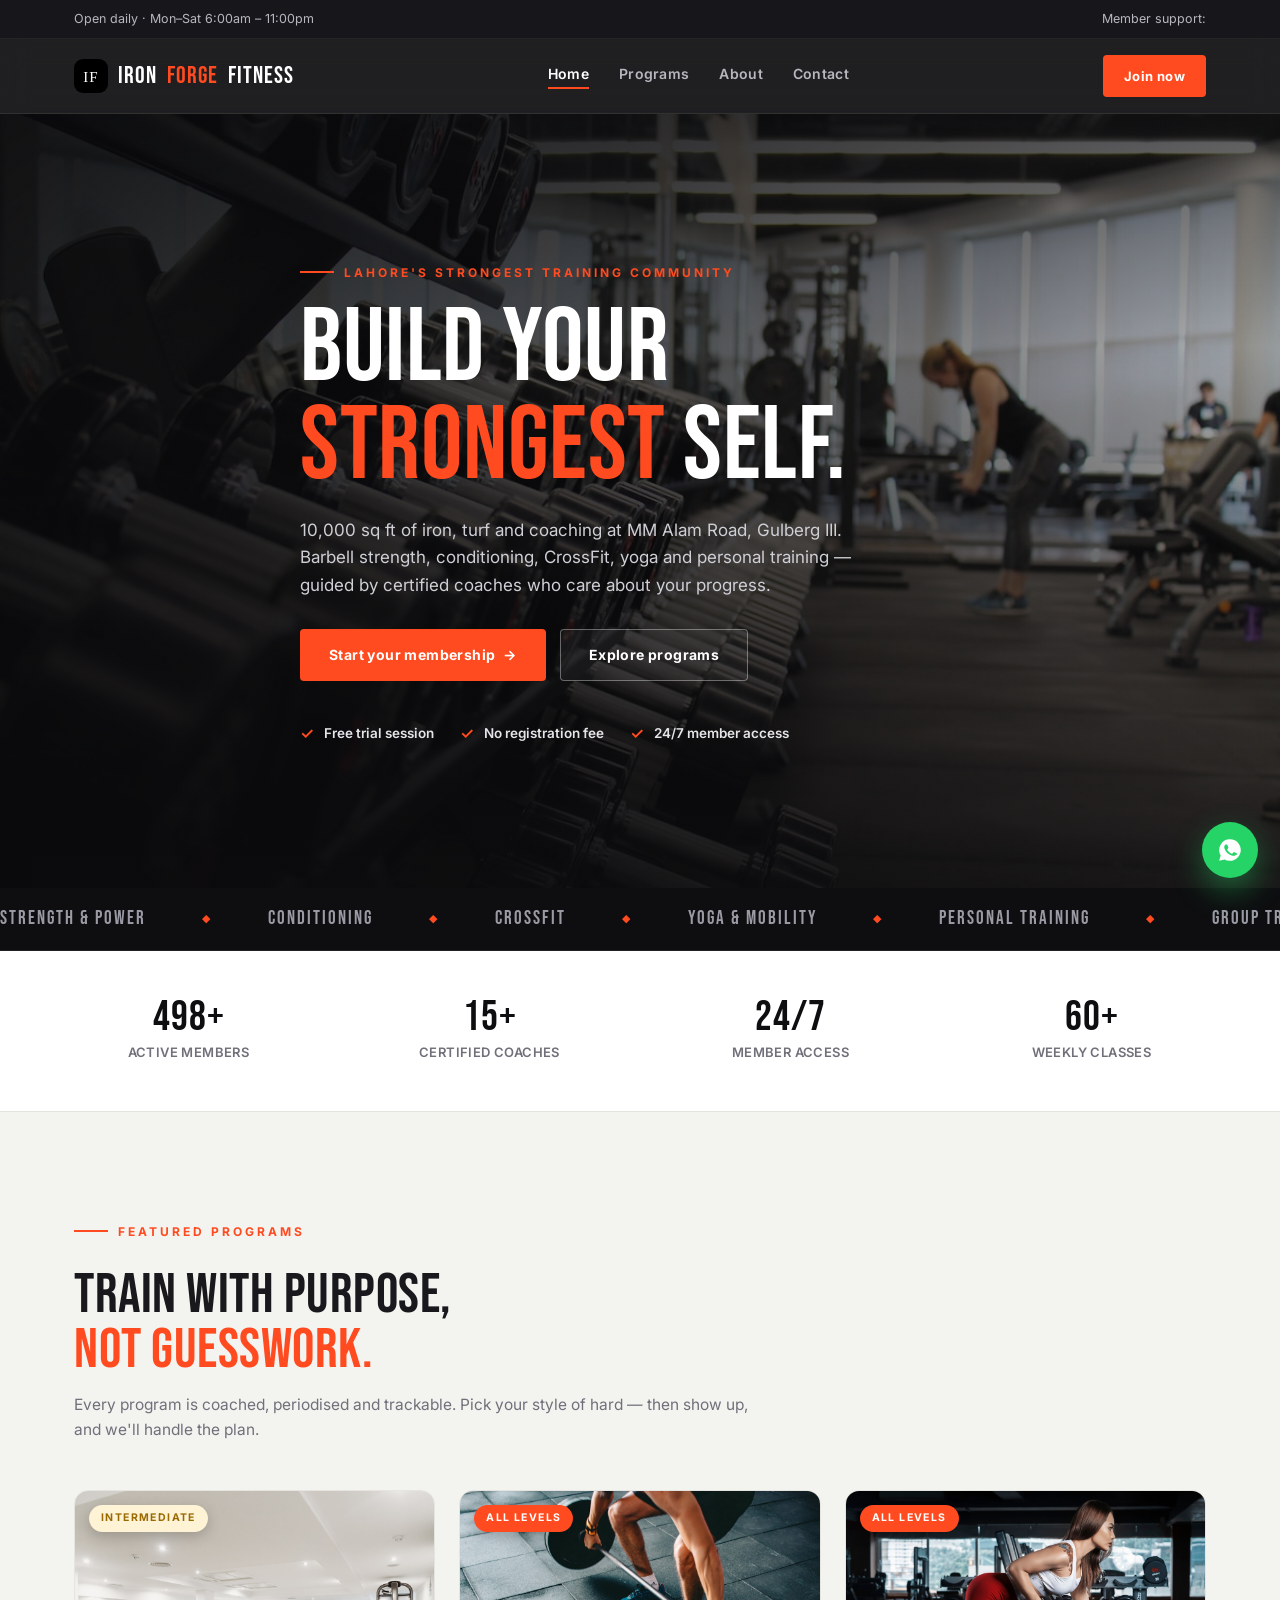
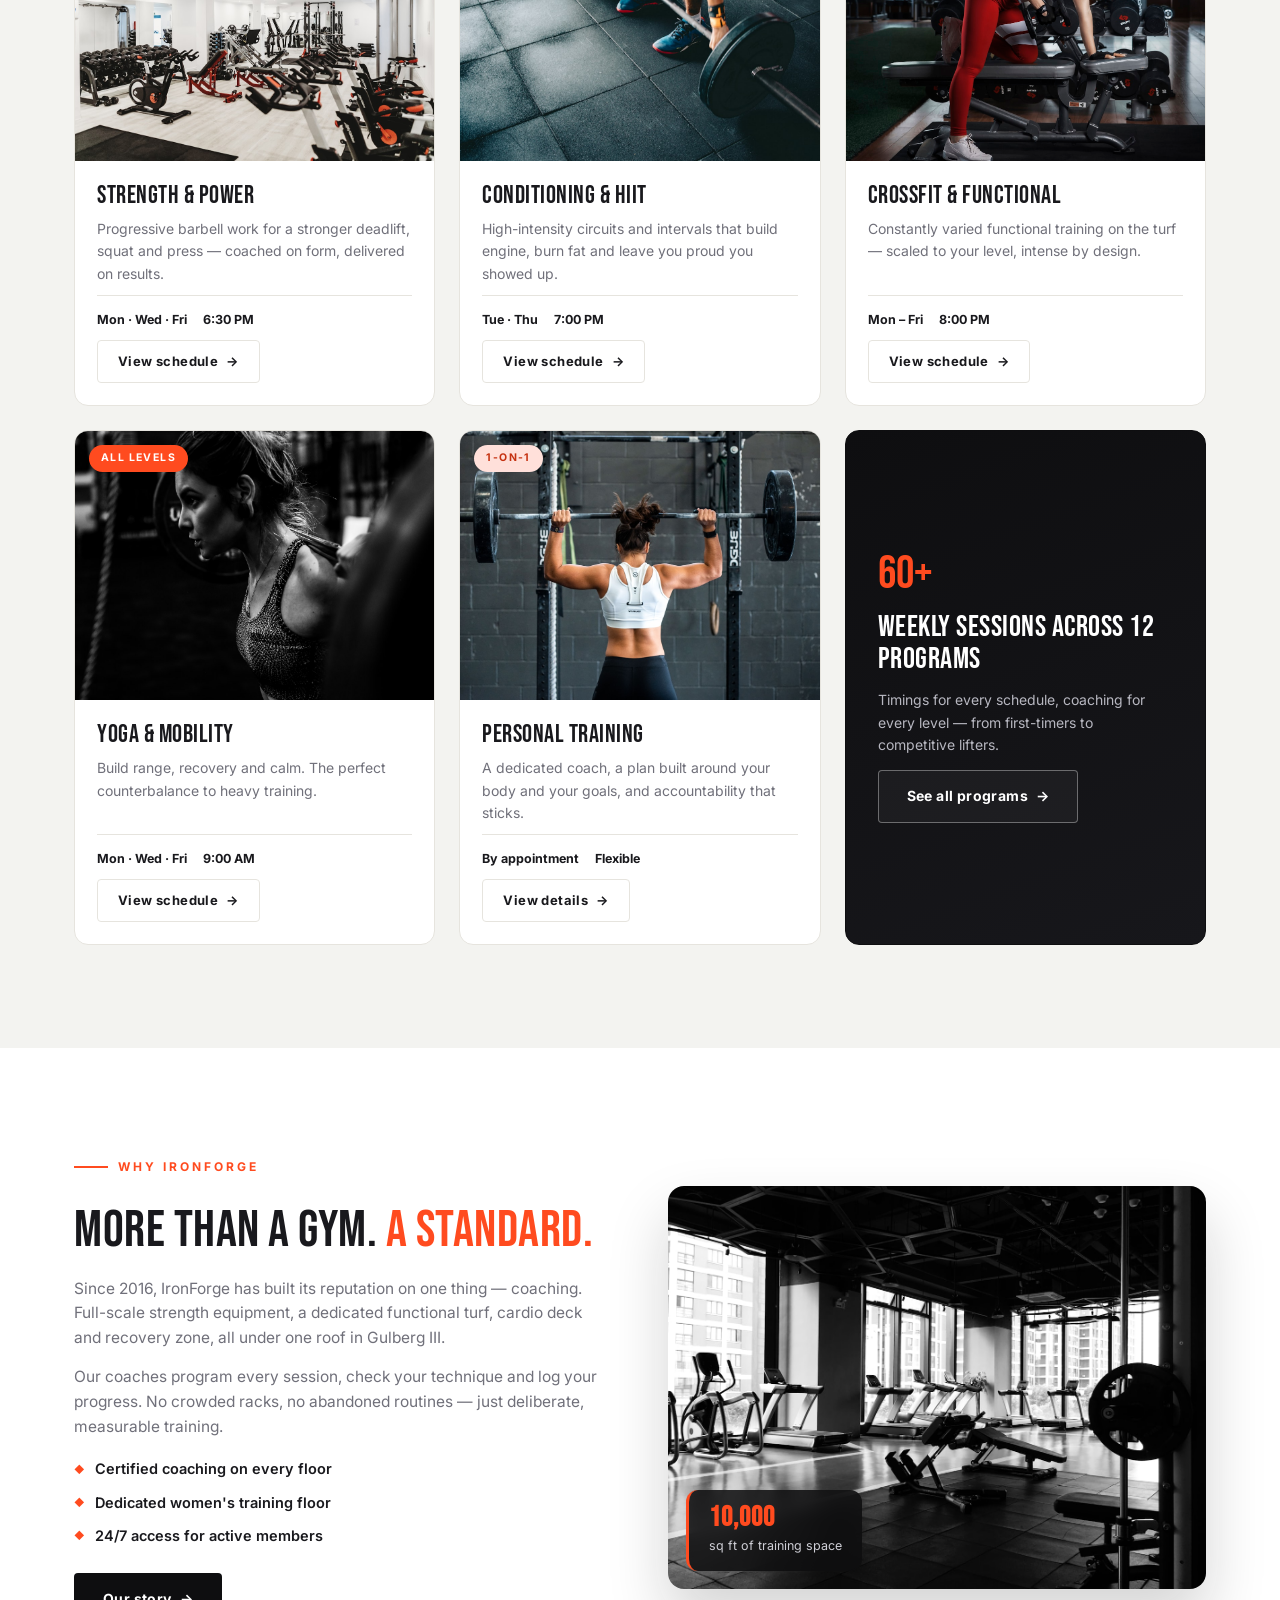
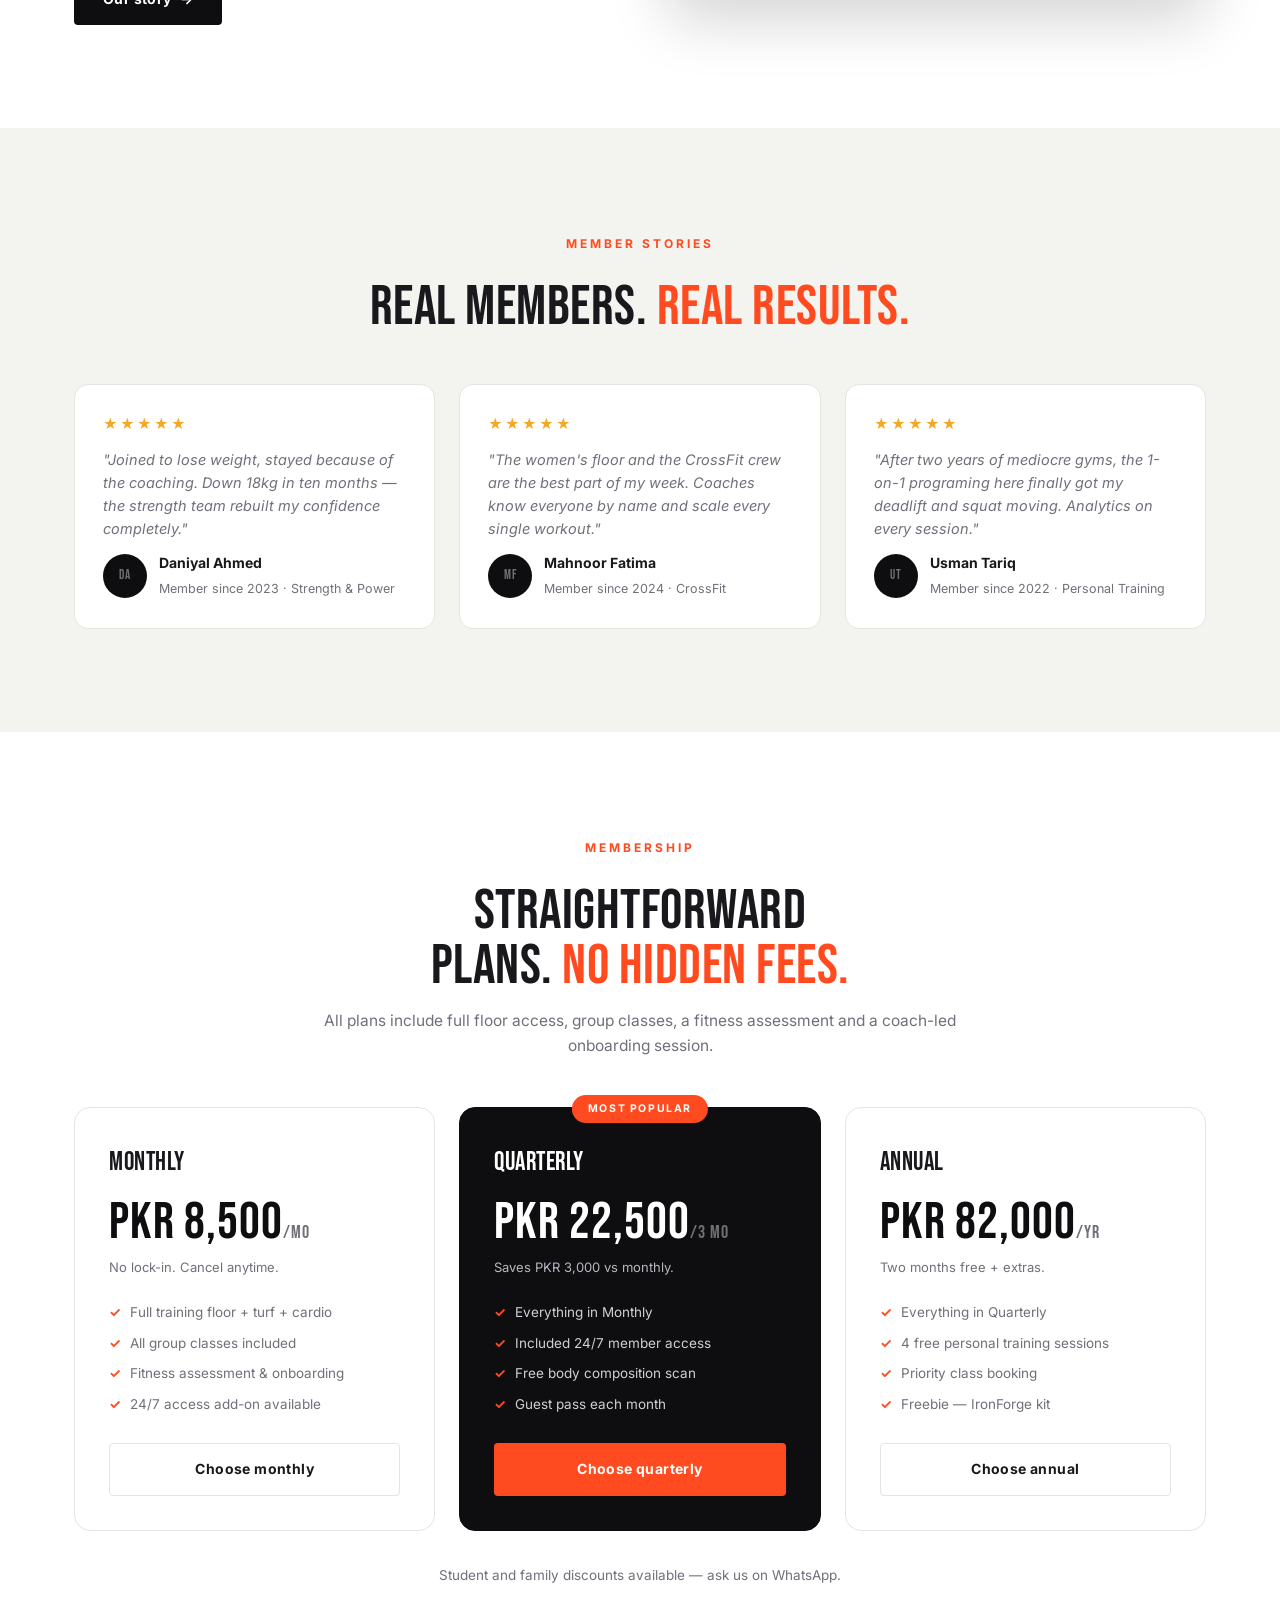
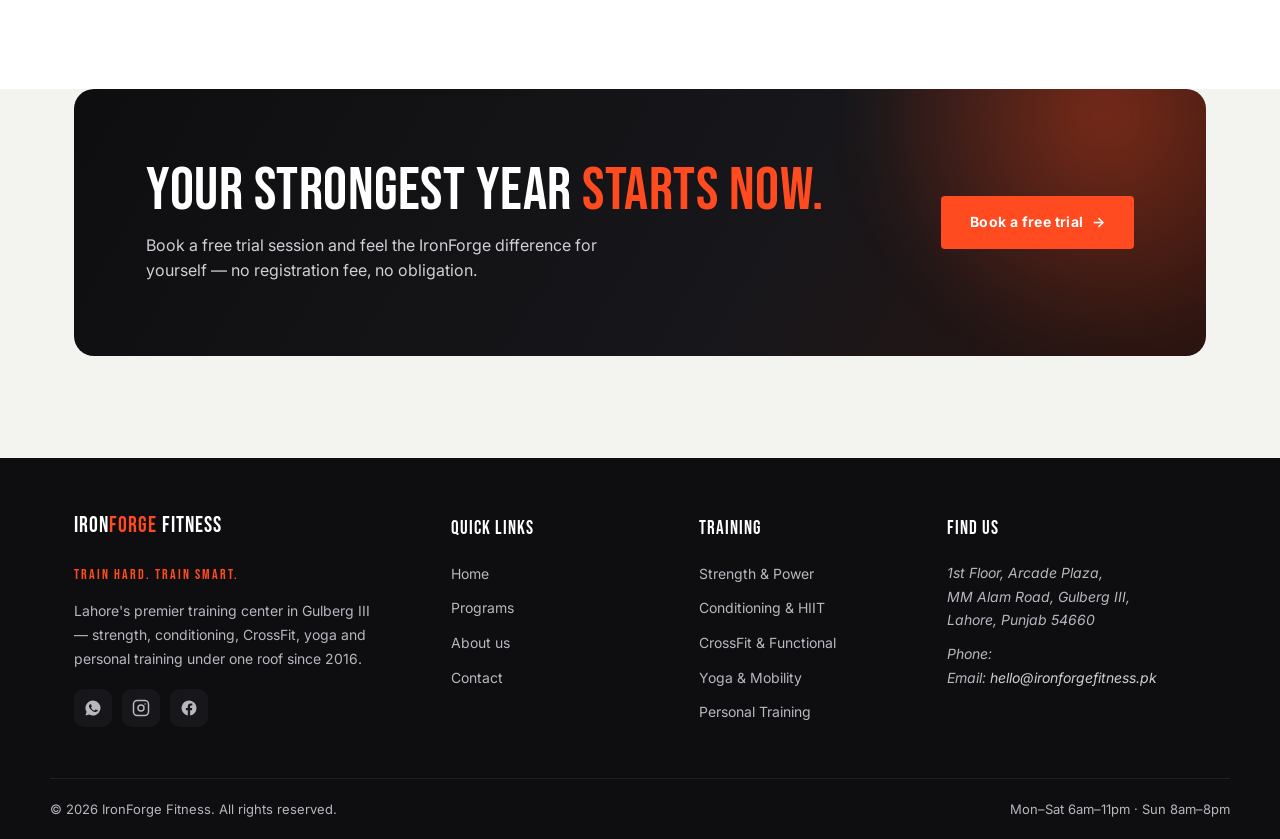
==== commit 17ef0d8d: "Remove phone numbers; add brand logo + header animations" ====
--- a/index.html
+++ b/index.html
@@ -15,18 +15,18 @@
 <div class="sp" id="sp" aria-hidden="true"></div>
 <a class="skip" href="#main">Skip to content</a>
 
-<div class="top-bar"><div class="container"><span>Open daily · Mon–Sat 6:00am – 11:00pm</span><span>Member support: <a href="tel:+923165661622"><strong>0316 566 1622</strong></a></span></div></div>
+<div class="top-bar"><div class="container"><span>Open daily · Mon–Sat 6:00am – 11:00pm</span><span>Member support: </span></div></div>
 
 <header id="site-header">
   <div class="container nav">
-    <a class="brand" href="index.html">IRON<span>FORGE</span> FITNESS</a>
+    <a class="brand" href="index.html"><svg class="logo" width="34" height="34" viewBox="0 0 34 34" aria-hidden="true"><rect width="34" height="34" rx="9" fill="FF4B1F"/><text x="17" y="23" text-anchor="middle" font-family="Georgia,serif" font-size="15" fill="#fff">IF</text></svg>IRON<span>FORGE</span> FITNESS</a>
     <nav class="nav-links" id="nav-links" aria-label="Primary">
       <a href="index.html" aria-current="page">Home</a>
       <a href="programs.html">Programs</a>
       <a href="about.html">About</a>
       <a href="contact.html">Contact</a>
     </nav>
-    <a class="btn btn-accent btn-sm" href="https://wa.me/923165661622?text=Hello%20IronForge%20Fitness!%20I'm%20interested%20in%20your%20membership%20plans." target="_blank" rel="noopener">Join now</a>
+    <a class="btn btn-accent btn-sm" href="contact.html" target="_blank" rel="noopener">Join now</a>
     <button class="nav-toggle" id="nav-toggle" aria-expanded="false" aria-controls="nav-links" aria-label="Toggle navigation menu">
       <span></span><span></span><span></span>
     </button>
@@ -42,7 +42,7 @@
         <h1 class="rise" style="--d:.15s">BUILD YOUR <span>STRONGEST</span> SELF.</h1>
         <p class="rise" style="--d:.25s">10,000 sq ft of iron, turf and coaching at MM Alam Road, Gulberg III. Barbell strength, conditioning, CrossFit, yoga and personal training — guided by certified coaches who care about your progress.</p>
         <div class="hero-actions rise" style="--d:.35s">
-          <a class="btn btn-accent" href="https://wa.me/923165661622?text=Hello%20IronForge%20Fitness!%20I'm%20interested%20in%20your%20membership%20plans." target="_blank" rel="noopener">Start your membership <span class="arr">→</span></a>
+          <a class="btn btn-accent" href="contact.html" target="_blank" rel="noopener">Start your membership <span class="arr">→</span></a>
           <a class="btn btn-ghost" href="programs.html">Explore programs</a>
         </div>
         <div class="hero-proof rise" style="--d:.45s">
@@ -179,7 +179,7 @@
             <li>Fitness assessment &amp; onboarding</li>
             <li>24/7 access add-on available</li>
           </ul>
-          <a class="btn btn-soft btn-block" href="https://wa.me/923165661622?text=Hello%20IronForge%20Fitness!%20I'm%20interested%20in%20your%20monthly%20membership%20plan." target="_blank" rel="noopener">Choose monthly</a>
+          <a class="btn btn-soft btn-block" href="contact.html" target="_blank" rel="noopener">Choose monthly</a>
         </div>
         <div class="price featured reveal">
           <span class="pop">Most popular</span>
@@ -192,7 +192,7 @@
             <li>Free body composition scan</li>
             <li>Guest pass each month</li>
           </ul>
-          <a class="btn btn-accent btn-block" href="https://wa.me/923165661622?text=Hello%20IronForge%20Fitness!%20I'm%20interested%20in%20your%20quarterly%20membership%20plan." target="_blank" rel="noopener">Choose quarterly</a>
+          <a class="btn btn-accent btn-block" href="contact.html" target="_blank" rel="noopener">Choose quarterly</a>
         </div>
         <div class="price reveal">
           <h3>ANNUAL</h3>
@@ -204,7 +204,7 @@
             <li>Priority class booking</li>
             <li>Freebie — IronForge kit</li>
           </ul>
-          <a class="btn btn-soft btn-block" href="https://wa.me/923165661622?text=Hello%20IronForge%20Fitness!%20I'm%20interested%20in%20your%20annual%20membership%20plan." target="_blank" rel="noopener">Choose annual</a>
+          <a class="btn btn-soft btn-block" href="contact.html" target="_blank" rel="noopener">Choose annual</a>
         </div>
       </div>
       <p class="reveal" style="text-align:center;margin-top:34px;font-size:13.5px;color:var(--muted)">Student and family discounts available — ask us on WhatsApp.</p>
@@ -218,7 +218,7 @@
           <h2>Your strongest year <span>starts now.</span></h2>
           <p>Book a free trial session and feel the IronForge difference for yourself — no registration fee, no obligation.</p>
         </div>
-        <a class="btn btn-accent" href="https://wa.me/923165661622?text=Hello%20IronForge%20Fitness!%20I'd%20like%20to%20book%20a%20free%20trial%20session." target="_blank" rel="noopener">Book a free trial <span class="arr">→</span></a>
+        <a class="btn btn-accent" href="contact.html" target="_blank" rel="noopener">Book a free trial <span class="arr">→</span></a>
       </div>
     </div>
   </section>
@@ -231,7 +231,7 @@
       <p class="tagline">Train hard. Train smart.</p>
       <p>Lahore's premier training center in Gulberg III — strength, conditioning, CrossFit, yoga and personal training under one roof since 2016.</p>
       <div class="social">
-        <a href="https://wa.me/923165661622" target="_blank" rel="noopener" aria-label="IronForge Fitness on WhatsApp"><svg width="18" height="18" viewBox="0 0 24 24" fill="currentColor" aria-hidden="true"><path d="M12 2a10 10 0 0 0-8.6 15.1L2 22l5-1.3A10 10 0 1 0 12 2zm5.5 14.1c-.2.6-1.2 1.2-1.7 1.2-.5.1-1 .2-3.3-.7-2.8-1.1-4.6-4-4.7-4.2-.1-.2-1.1-1.5-1.1-2.9s.7-2 1-2.3c.2-.3.5-.3.7-.3h.5c.2 0 .4 0 .6.5l.9 2.1c.1.2.1.4 0 .6l-.5.7-.4.4c-.1.1-.3.3-.1.6.2.3.8 1.3 1.7 2.1 1.2 1.1 2.2 1.4 2.5 1.5.3.2.5.1.7-.1l1-1.2c.2-.3.4-.2.7-.1l2 1c.3.1.5.2.6.3.1.1.1.8-.1 1.3z"/></svg></a>
+        <a href="contact.html" target="_blank" rel="noopener" aria-label="IronForge Fitness on WhatsApp"><svg width="18" height="18" viewBox="0 0 24 24" fill="currentColor" aria-hidden="true"><path d="M12 2a10 10 0 0 0-8.6 15.1L2 22l5-1.3A10 10 0 1 0 12 2zm5.5 14.1c-.2.6-1.2 1.2-1.7 1.2-.5.1-1 .2-3.3-.7-2.8-1.1-4.6-4-4.7-4.2-.1-.2-1.1-1.5-1.1-2.9s.7-2 1-2.3c.2-.3.5-.3.7-.3h.5c.2 0 .4 0 .6.5l.9 2.1c.1.2.1.4 0 .6l-.5.7-.4.4c-.1.1-.3.3-.1.6.2.3.8 1.3 1.7 2.1 1.2 1.1 2.2 1.4 2.5 1.5.3.2.5.1.7-.1l1-1.2c.2-.3.4-.2.7-.1l2 1c.3.1.5.2.6.3.1.1.1.8-.1 1.3z"/></svg></a>
         <a href="#" aria-label="IronForge Fitness on Instagram"><svg width="18" height="18" viewBox="0 0 24 24" fill="none" stroke="currentColor" stroke-width="2" aria-hidden="true"><rect x="2" y="2" width="20" height="20" rx="5"/><circle cx="12" cy="12" r="4"/><circle cx="17.5" cy="6.5" r="1" fill="currentColor" stroke="none"/></svg></a>
         <a href="#" aria-label="IronForge Fitness on Facebook"><svg width="18" height="18" viewBox="0 0 24 24" fill="currentColor" aria-hidden="true"><path d="M22 12a10 10 0 1 0-11.6 9.9v-7H7.9V12h2.5V9.8c0-2.5 1.5-3.9 3.8-3.9 1.1 0 2.2.2 2.2.2v2.5h-1.3c-1.2 0-1.6.8-1.6 1.6V12h2.8l-.4 2.9h-2.4v7A10 10 0 0 0 22 12z"/></svg></a>
       </div>
@@ -259,7 +259,7 @@
       <h3>Find us</h3>
       <address>
         <p>1st Floor, Arcade Plaza,<br />MM Alam Road, Gulberg III,<br />Lahore, Punjab 54660</p>
-        <p style="margin-top:10px">Phone: <a href="tel:+923165661622">0316 566 1622</a><br />Email: <a href="mailto:hello@ironforgefitness.pk">hello@ironforgefitness.pk</a></p>
+        <p style="margin-top:10px">Phone: <br />Email: <a href="mailto:hello@ironforgefitness.pk">hello@ironforgefitness.pk</a></p>
       </address>
     </div>
   </div>
@@ -269,7 +269,7 @@
   </div>
 </footer>
 
-<a class="wa" href="https://wa.me/923165661622?text=Hello%20IronForge%20Fitness!%20I'm%20interested%20in%20your%20membership%20plans." target="_blank" rel="noopener" aria-label="Chat with IronForge Fitness on WhatsApp">
+<a class="wa" href="contact.html" target="_blank" rel="noopener" aria-label="Chat with IronForge Fitness on WhatsApp">
   <svg width="26" height="26" viewBox="0 0 24 24" fill="currentColor" aria-hidden="true"><path d="M12 2a10 10 0 0 0-8.6 15.1L2 22l5-1.3A10 10 0 1 0 12 2zm5.5 14.1c-.2.6-1.2 1.2-1.7 1.2-.5.1-1 .2-3.3-.7-2.8-1.1-4.6-4-4.7-4.2-.1-.2-1.1-1.5-1.1-2.9s.7-2 1-2.3c.2-.3.5-.3.7-.3h.5c.2 0 .4 0 .6.5l.9 2.1c.1.2.1.4 0 .6l-.5.7-.4.4c-.1.1-.3.3-.1.6.2.3.8 1.3 1.7 2.1 1.2 1.1 2.2 1.4 2.5 1.5.3.2.5.1.7-.1l1-1.2c.2-.3.4-.2.7-.1l2 1c.3.1.5.2.6.3.1.1.1.8-.1 1.3z"/></svg>
 </a>
 
--- a/css/style.css
+++ b/css/style.css
@@ -436,4 +436,14 @@
   .footer-grid { grid-template-columns: 1fr; }
   .hero-actions .btn { width: 100%; justify-content: center; }
   .gallery-grid { grid-template-columns: 1fr; }
-}+}
+/* header logo + entrance animation (portfolio polish) */
+header{animation:navIn .7s cubic-bezier(.2,.7,.2,1) both}
+@keyframes navIn{from{transform:translateY(-100%);opacity:0}to{transform:none;opacity:1}}
+.brand{display:flex;align-items:center;gap:10px}
+.brand .logo{width:34px;height:34px;flex:none;animation:logoPop .6s .25s cubic-bezier(.34,1.56,.64,1) both}
+.logo{animation:logoPop .6s .25s cubic-bezier(.34,1.56,.64,1) both}
+@keyframes logoPop{from{opacity:0;transform:scale(.4) rotate(-14deg)}to{opacity:1;transform:none}}
+.nav-links a{position:relative;padding-bottom:3px}
+.nav-links a::after{content:"";position:absolute;left:0;bottom:0;width:0;height:1px;background:currentColor;transition:width .3s ease}
+.nav-links a:hover::after{width:100%}
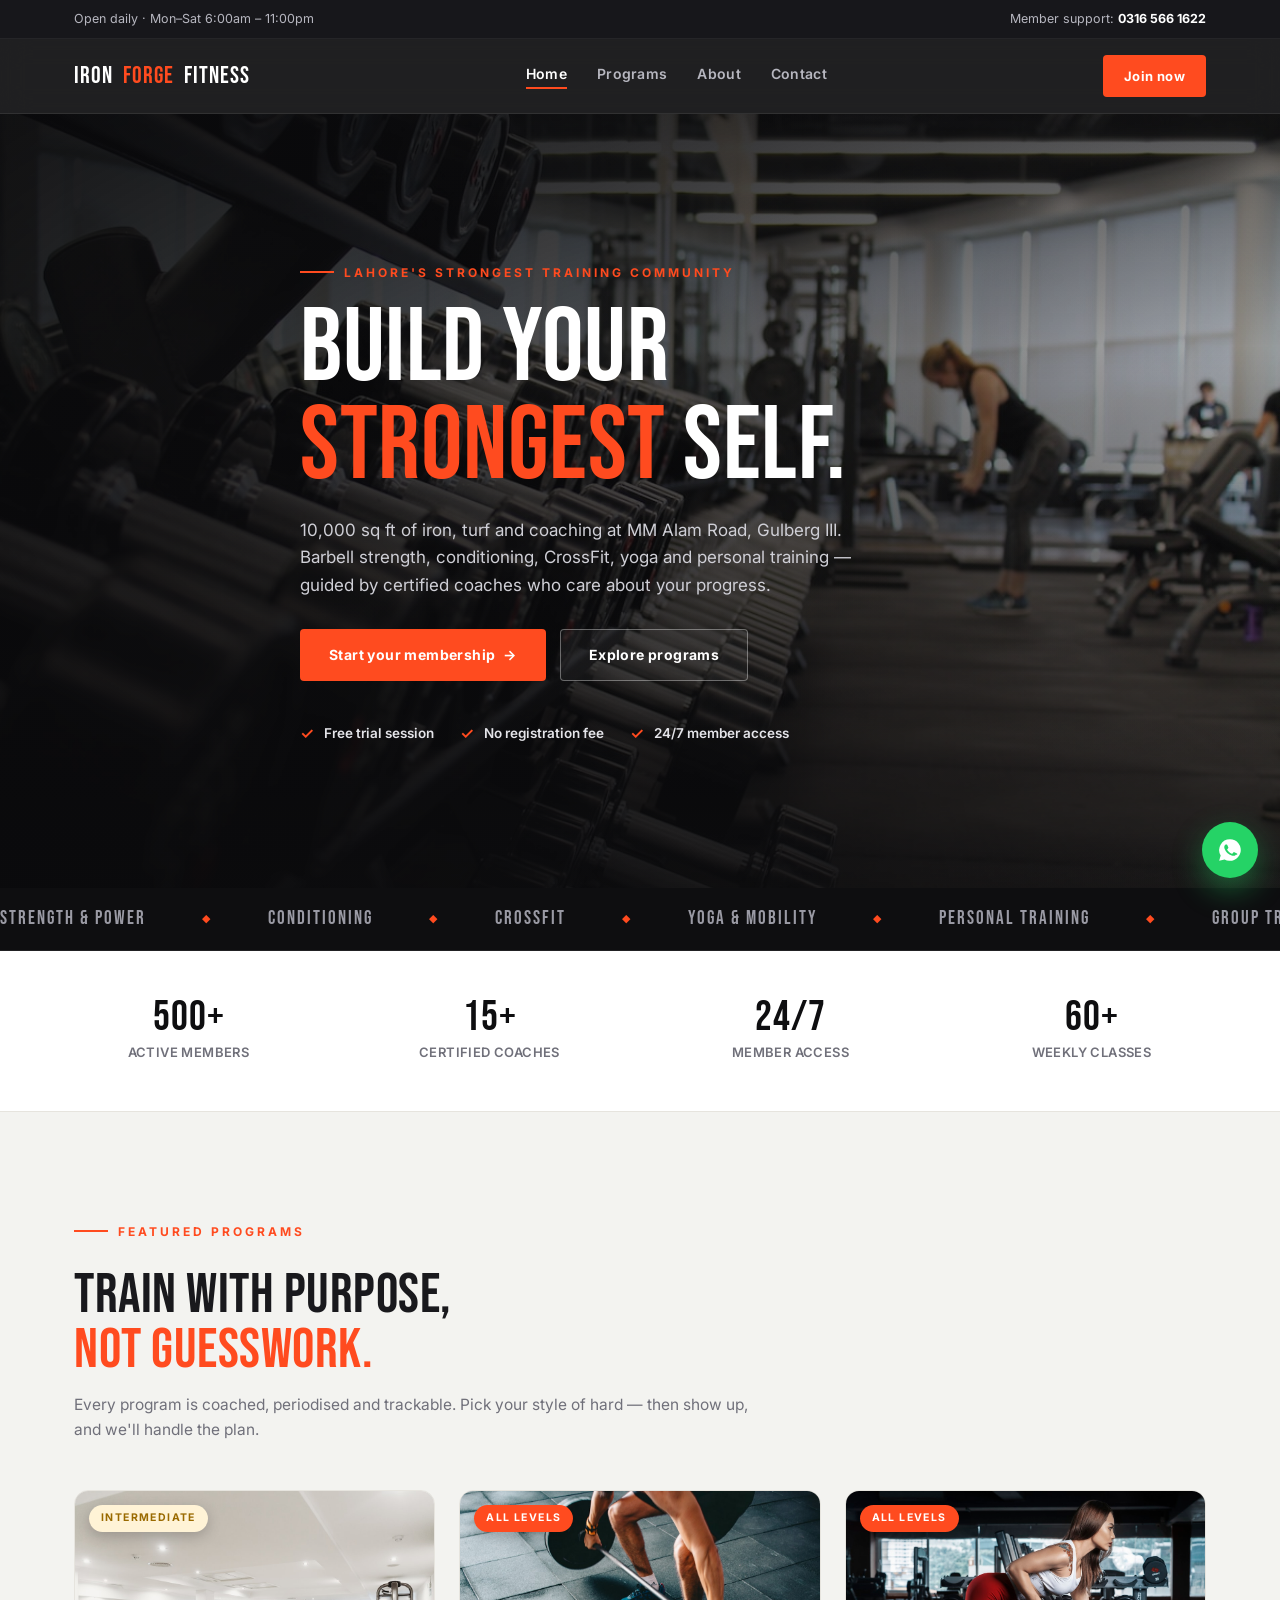
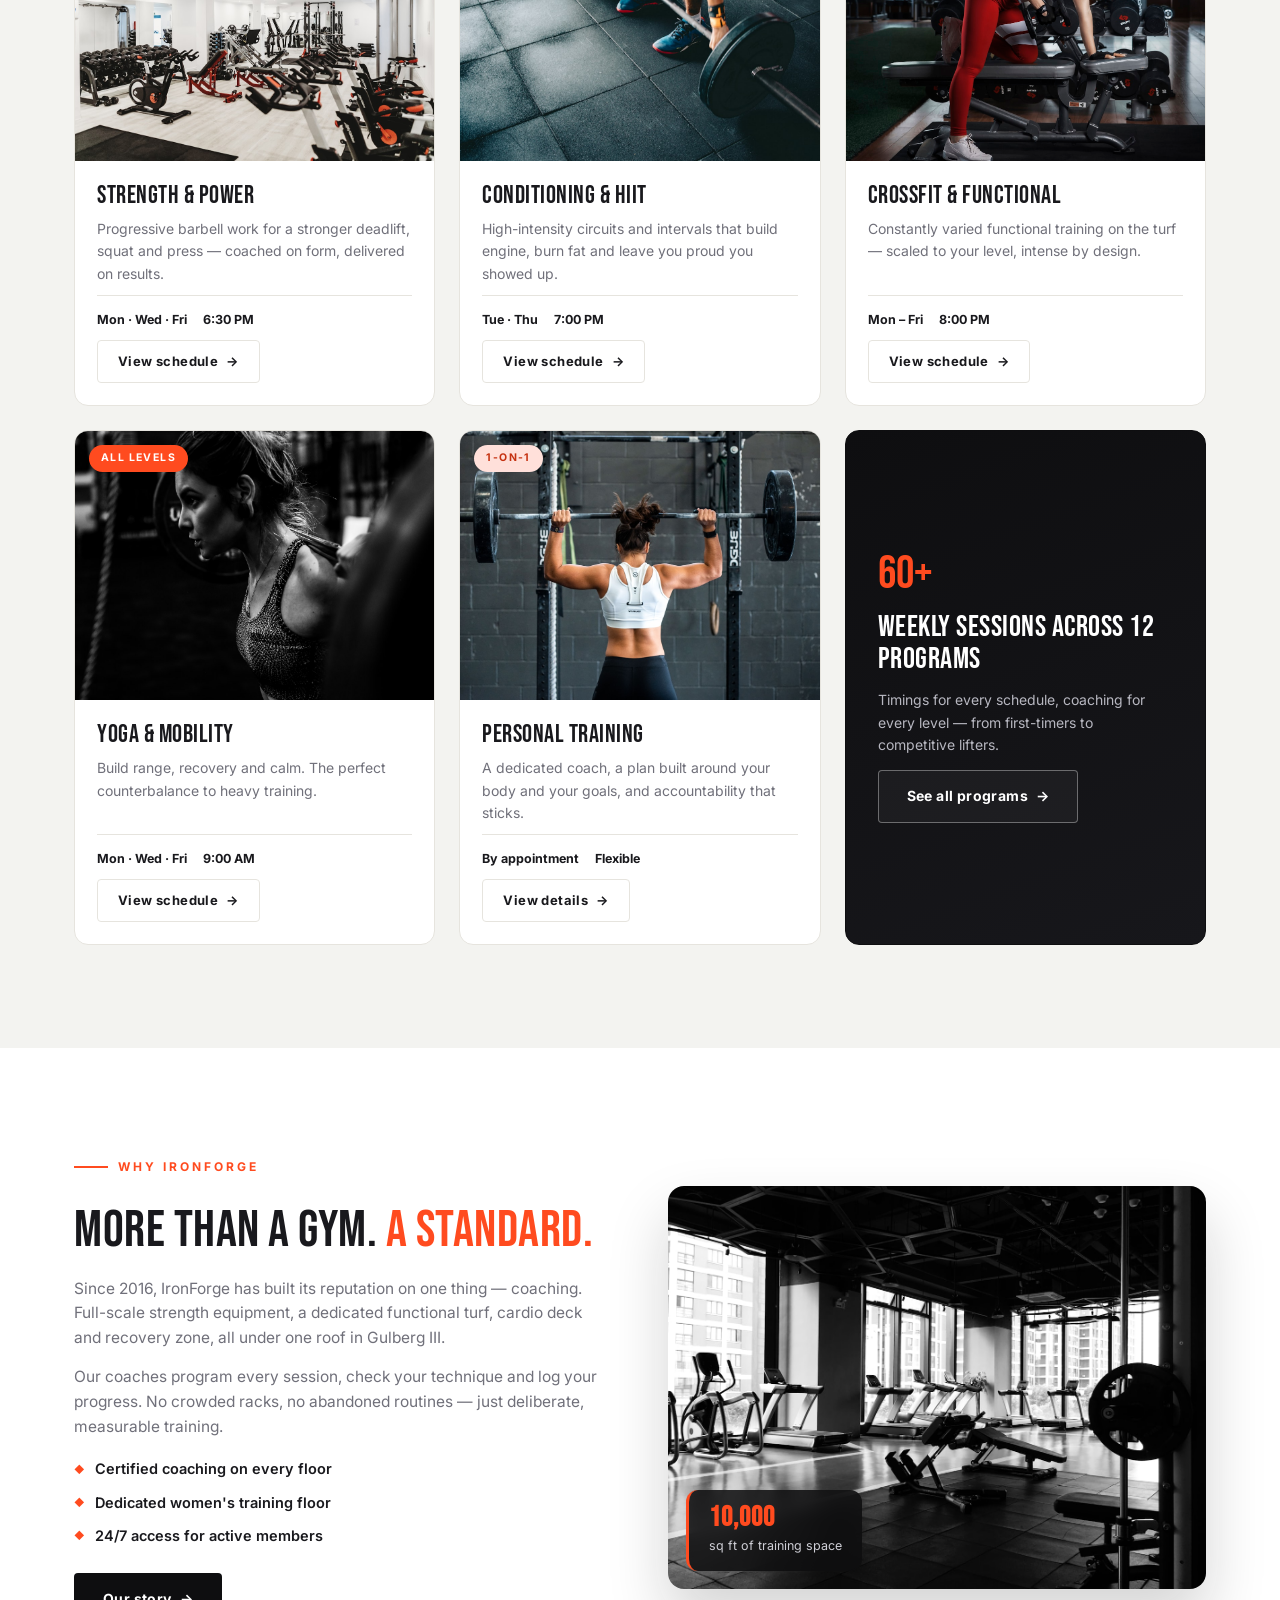
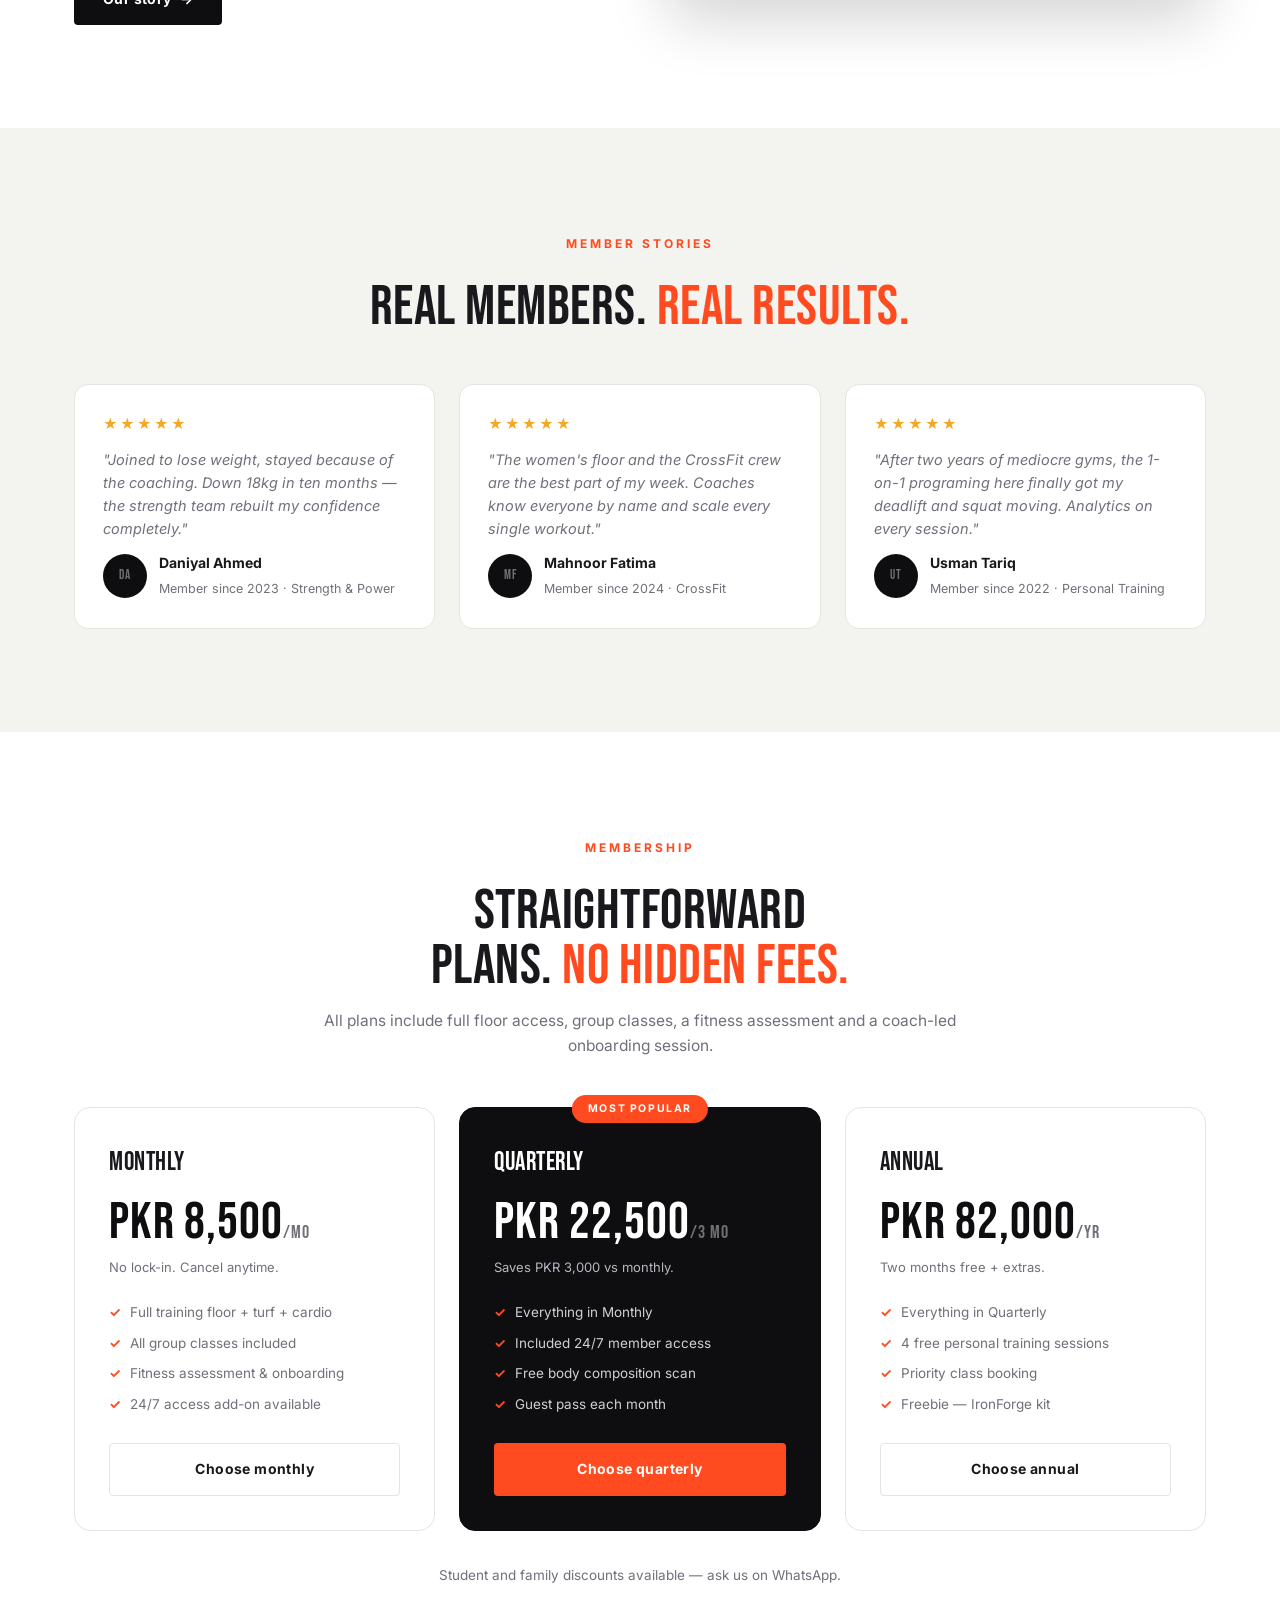
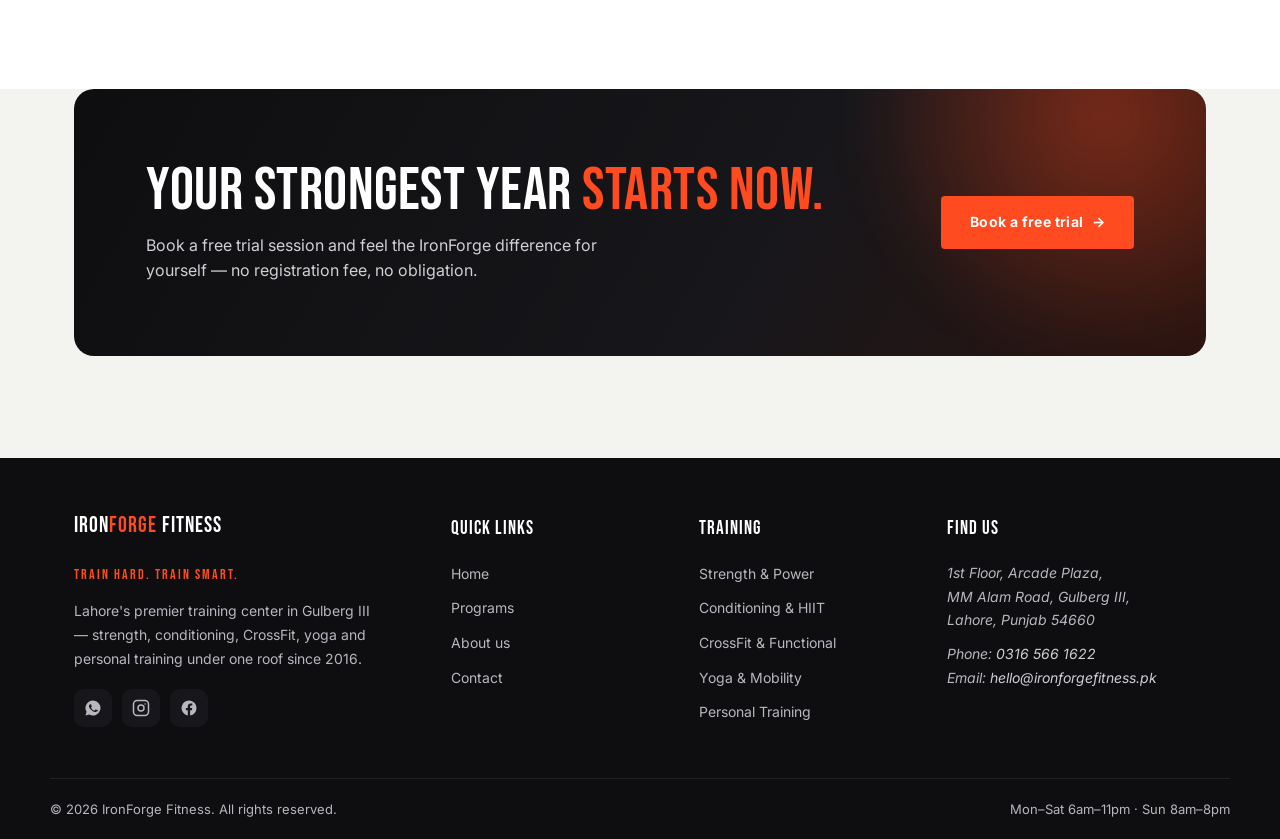
==== commit 554180a9: "Add brand favicon (SVG)" ====
--- a/index.html
+++ b/index.html
@@ -3,6 +3,7 @@
 <head>
 <meta charset="UTF-8" />
 <meta name="viewport" content="width=device-width, initial-scale=1.0" />
+<link rel="icon" type="image/svg+xml" href="/favicon.svg" />
 <title>IronForge Fitness — Premier Gym &amp; Training Center in Lahore</title>
 <meta name="description" content="IronForge Fitness — Lahore's premium training center in Gulberg III. Strength, conditioning, CrossFit, yoga and personal training with certified coaches, open 24/7." />
 <meta name="theme-color" content="#0E0E10" />
@@ -15,18 +16,18 @@
 <div class="sp" id="sp" aria-hidden="true"></div>
 <a class="skip" href="#main">Skip to content</a>
 
-<div class="top-bar"><div class="container"><span>Open daily · Mon–Sat 6:00am – 11:00pm</span><span>Member support: </span></div></div>
+<div class="top-bar"><div class="container"><span>Open daily · Mon–Sat 6:00am – 11:00pm</span><span>Member support: <a href="tel:+923165661622"><strong>0316 566 1622</strong></a></span></div></div>
 
 <header id="site-header">
   <div class="container nav">
-    <a class="brand" href="index.html"><svg class="logo" width="34" height="34" viewBox="0 0 34 34" aria-hidden="true"><rect width="34" height="34" rx="9" fill="FF4B1F"/><text x="17" y="23" text-anchor="middle" font-family="Georgia,serif" font-size="15" fill="#fff">IF</text></svg>IRON<span>FORGE</span> FITNESS</a>
+    <a class="brand" href="index.html">IRON<span>FORGE</span> FITNESS</a>
     <nav class="nav-links" id="nav-links" aria-label="Primary">
       <a href="index.html" aria-current="page">Home</a>
       <a href="programs.html">Programs</a>
       <a href="about.html">About</a>
       <a href="contact.html">Contact</a>
     </nav>
-    <a class="btn btn-accent btn-sm" href="contact.html" target="_blank" rel="noopener">Join now</a>
+    <a class="btn btn-accent btn-sm" href="https://wa.me/923165661622?text=Hello%20IronForge%20Fitness!%20I'm%20interested%20in%20your%20membership%20plans." target="_blank" rel="noopener">Join now</a>
     <button class="nav-toggle" id="nav-toggle" aria-expanded="false" aria-controls="nav-links" aria-label="Toggle navigation menu">
       <span></span><span></span><span></span>
     </button>
@@ -42,7 +43,7 @@
         <h1 class="rise" style="--d:.15s">BUILD YOUR <span>STRONGEST</span> SELF.</h1>
         <p class="rise" style="--d:.25s">10,000 sq ft of iron, turf and coaching at MM Alam Road, Gulberg III. Barbell strength, conditioning, CrossFit, yoga and personal training — guided by certified coaches who care about your progress.</p>
         <div class="hero-actions rise" style="--d:.35s">
-          <a class="btn btn-accent" href="contact.html" target="_blank" rel="noopener">Start your membership <span class="arr">→</span></a>
+          <a class="btn btn-accent" href="https://wa.me/923165661622?text=Hello%20IronForge%20Fitness!%20I'm%20interested%20in%20your%20membership%20plans." target="_blank" rel="noopener">Start your membership <span class="arr">→</span></a>
           <a class="btn btn-ghost" href="programs.html">Explore programs</a>
         </div>
         <div class="hero-proof rise" style="--d:.45s">
@@ -179,7 +180,7 @@
             <li>Fitness assessment &amp; onboarding</li>
             <li>24/7 access add-on available</li>
           </ul>
-          <a class="btn btn-soft btn-block" href="contact.html" target="_blank" rel="noopener">Choose monthly</a>
+          <a class="btn btn-soft btn-block" href="https://wa.me/923165661622?text=Hello%20IronForge%20Fitness!%20I'm%20interested%20in%20your%20monthly%20membership%20plan." target="_blank" rel="noopener">Choose monthly</a>
         </div>
         <div class="price featured reveal">
           <span class="pop">Most popular</span>
@@ -192,7 +193,7 @@
             <li>Free body composition scan</li>
             <li>Guest pass each month</li>
           </ul>
-          <a class="btn btn-accent btn-block" href="contact.html" target="_blank" rel="noopener">Choose quarterly</a>
+          <a class="btn btn-accent btn-block" href="https://wa.me/923165661622?text=Hello%20IronForge%20Fitness!%20I'm%20interested%20in%20your%20quarterly%20membership%20plan." target="_blank" rel="noopener">Choose quarterly</a>
         </div>
         <div class="price reveal">
           <h3>ANNUAL</h3>
@@ -204,7 +205,7 @@
             <li>Priority class booking</li>
             <li>Freebie — IronForge kit</li>
           </ul>
-          <a class="btn btn-soft btn-block" href="contact.html" target="_blank" rel="noopener">Choose annual</a>
+          <a class="btn btn-soft btn-block" href="https://wa.me/923165661622?text=Hello%20IronForge%20Fitness!%20I'm%20interested%20in%20your%20annual%20membership%20plan." target="_blank" rel="noopener">Choose annual</a>
         </div>
       </div>
       <p class="reveal" style="text-align:center;margin-top:34px;font-size:13.5px;color:var(--muted)">Student and family discounts available — ask us on WhatsApp.</p>
@@ -218,7 +219,7 @@
           <h2>Your strongest year <span>starts now.</span></h2>
           <p>Book a free trial session and feel the IronForge difference for yourself — no registration fee, no obligation.</p>
         </div>
-        <a class="btn btn-accent" href="contact.html" target="_blank" rel="noopener">Book a free trial <span class="arr">→</span></a>
+        <a class="btn btn-accent" href="https://wa.me/923165661622?text=Hello%20IronForge%20Fitness!%20I'd%20like%20to%20book%20a%20free%20trial%20session." target="_blank" rel="noopener">Book a free trial <span class="arr">→</span></a>
       </div>
     </div>
   </section>
@@ -231,7 +232,7 @@
       <p class="tagline">Train hard. Train smart.</p>
       <p>Lahore's premier training center in Gulberg III — strength, conditioning, CrossFit, yoga and personal training under one roof since 2016.</p>
       <div class="social">
-        <a href="contact.html" target="_blank" rel="noopener" aria-label="IronForge Fitness on WhatsApp"><svg width="18" height="18" viewBox="0 0 24 24" fill="currentColor" aria-hidden="true"><path d="M12 2a10 10 0 0 0-8.6 15.1L2 22l5-1.3A10 10 0 1 0 12 2zm5.5 14.1c-.2.6-1.2 1.2-1.7 1.2-.5.1-1 .2-3.3-.7-2.8-1.1-4.6-4-4.7-4.2-.1-.2-1.1-1.5-1.1-2.9s.7-2 1-2.3c.2-.3.5-.3.7-.3h.5c.2 0 .4 0 .6.5l.9 2.1c.1.2.1.4 0 .6l-.5.7-.4.4c-.1.1-.3.3-.1.6.2.3.8 1.3 1.7 2.1 1.2 1.1 2.2 1.4 2.5 1.5.3.2.5.1.7-.1l1-1.2c.2-.3.4-.2.7-.1l2 1c.3.1.5.2.6.3.1.1.1.8-.1 1.3z"/></svg></a>
+        <a href="https://wa.me/923165661622" target="_blank" rel="noopener" aria-label="IronForge Fitness on WhatsApp"><svg width="18" height="18" viewBox="0 0 24 24" fill="currentColor" aria-hidden="true"><path d="M12 2a10 10 0 0 0-8.6 15.1L2 22l5-1.3A10 10 0 1 0 12 2zm5.5 14.1c-.2.6-1.2 1.2-1.7 1.2-.5.1-1 .2-3.3-.7-2.8-1.1-4.6-4-4.7-4.2-.1-.2-1.1-1.5-1.1-2.9s.7-2 1-2.3c.2-.3.5-.3.7-.3h.5c.2 0 .4 0 .6.5l.9 2.1c.1.2.1.4 0 .6l-.5.7-.4.4c-.1.1-.3.3-.1.6.2.3.8 1.3 1.7 2.1 1.2 1.1 2.2 1.4 2.5 1.5.3.2.5.1.7-.1l1-1.2c.2-.3.4-.2.7-.1l2 1c.3.1.5.2.6.3.1.1.1.8-.1 1.3z"/></svg></a>
         <a href="#" aria-label="IronForge Fitness on Instagram"><svg width="18" height="18" viewBox="0 0 24 24" fill="none" stroke="currentColor" stroke-width="2" aria-hidden="true"><rect x="2" y="2" width="20" height="20" rx="5"/><circle cx="12" cy="12" r="4"/><circle cx="17.5" cy="6.5" r="1" fill="currentColor" stroke="none"/></svg></a>
         <a href="#" aria-label="IronForge Fitness on Facebook"><svg width="18" height="18" viewBox="0 0 24 24" fill="currentColor" aria-hidden="true"><path d="M22 12a10 10 0 1 0-11.6 9.9v-7H7.9V12h2.5V9.8c0-2.5 1.5-3.9 3.8-3.9 1.1 0 2.2.2 2.2.2v2.5h-1.3c-1.2 0-1.6.8-1.6 1.6V12h2.8l-.4 2.9h-2.4v7A10 10 0 0 0 22 12z"/></svg></a>
       </div>
@@ -259,7 +260,7 @@
       <h3>Find us</h3>
       <address>
         <p>1st Floor, Arcade Plaza,<br />MM Alam Road, Gulberg III,<br />Lahore, Punjab 54660</p>
-        <p style="margin-top:10px">Phone: <br />Email: <a href="mailto:hello@ironforgefitness.pk">hello@ironforgefitness.pk</a></p>
+        <p style="margin-top:10px">Phone: <a href="tel:+923165661622">0316 566 1622</a><br />Email: <a href="mailto:hello@ironforgefitness.pk">hello@ironforgefitness.pk</a></p>
       </address>
     </div>
   </div>
@@ -269,7 +270,7 @@
   </div>
 </footer>
 
-<a class="wa" href="contact.html" target="_blank" rel="noopener" aria-label="Chat with IronForge Fitness on WhatsApp">
+<a class="wa" href="https://wa.me/923165661622?text=Hello%20IronForge%20Fitness!%20I'm%20interested%20in%20your%20membership%20plans." target="_blank" rel="noopener" aria-label="Chat with IronForge Fitness on WhatsApp">
   <svg width="26" height="26" viewBox="0 0 24 24" fill="currentColor" aria-hidden="true"><path d="M12 2a10 10 0 0 0-8.6 15.1L2 22l5-1.3A10 10 0 1 0 12 2zm5.5 14.1c-.2.6-1.2 1.2-1.7 1.2-.5.1-1 .2-3.3-.7-2.8-1.1-4.6-4-4.7-4.2-.1-.2-1.1-1.5-1.1-2.9s.7-2 1-2.3c.2-.3.5-.3.7-.3h.5c.2 0 .4 0 .6.5l.9 2.1c.1.2.1.4 0 .6l-.5.7-.4.4c-.1.1-.3.3-.1.6.2.3.8 1.3 1.7 2.1 1.2 1.1 2.2 1.4 2.5 1.5.3.2.5.1.7-.1l1-1.2c.2-.3.4-.2.7-.1l2 1c.3.1.5.2.6.3.1.1.1.8-.1 1.3z"/></svg>
 </a>
 
